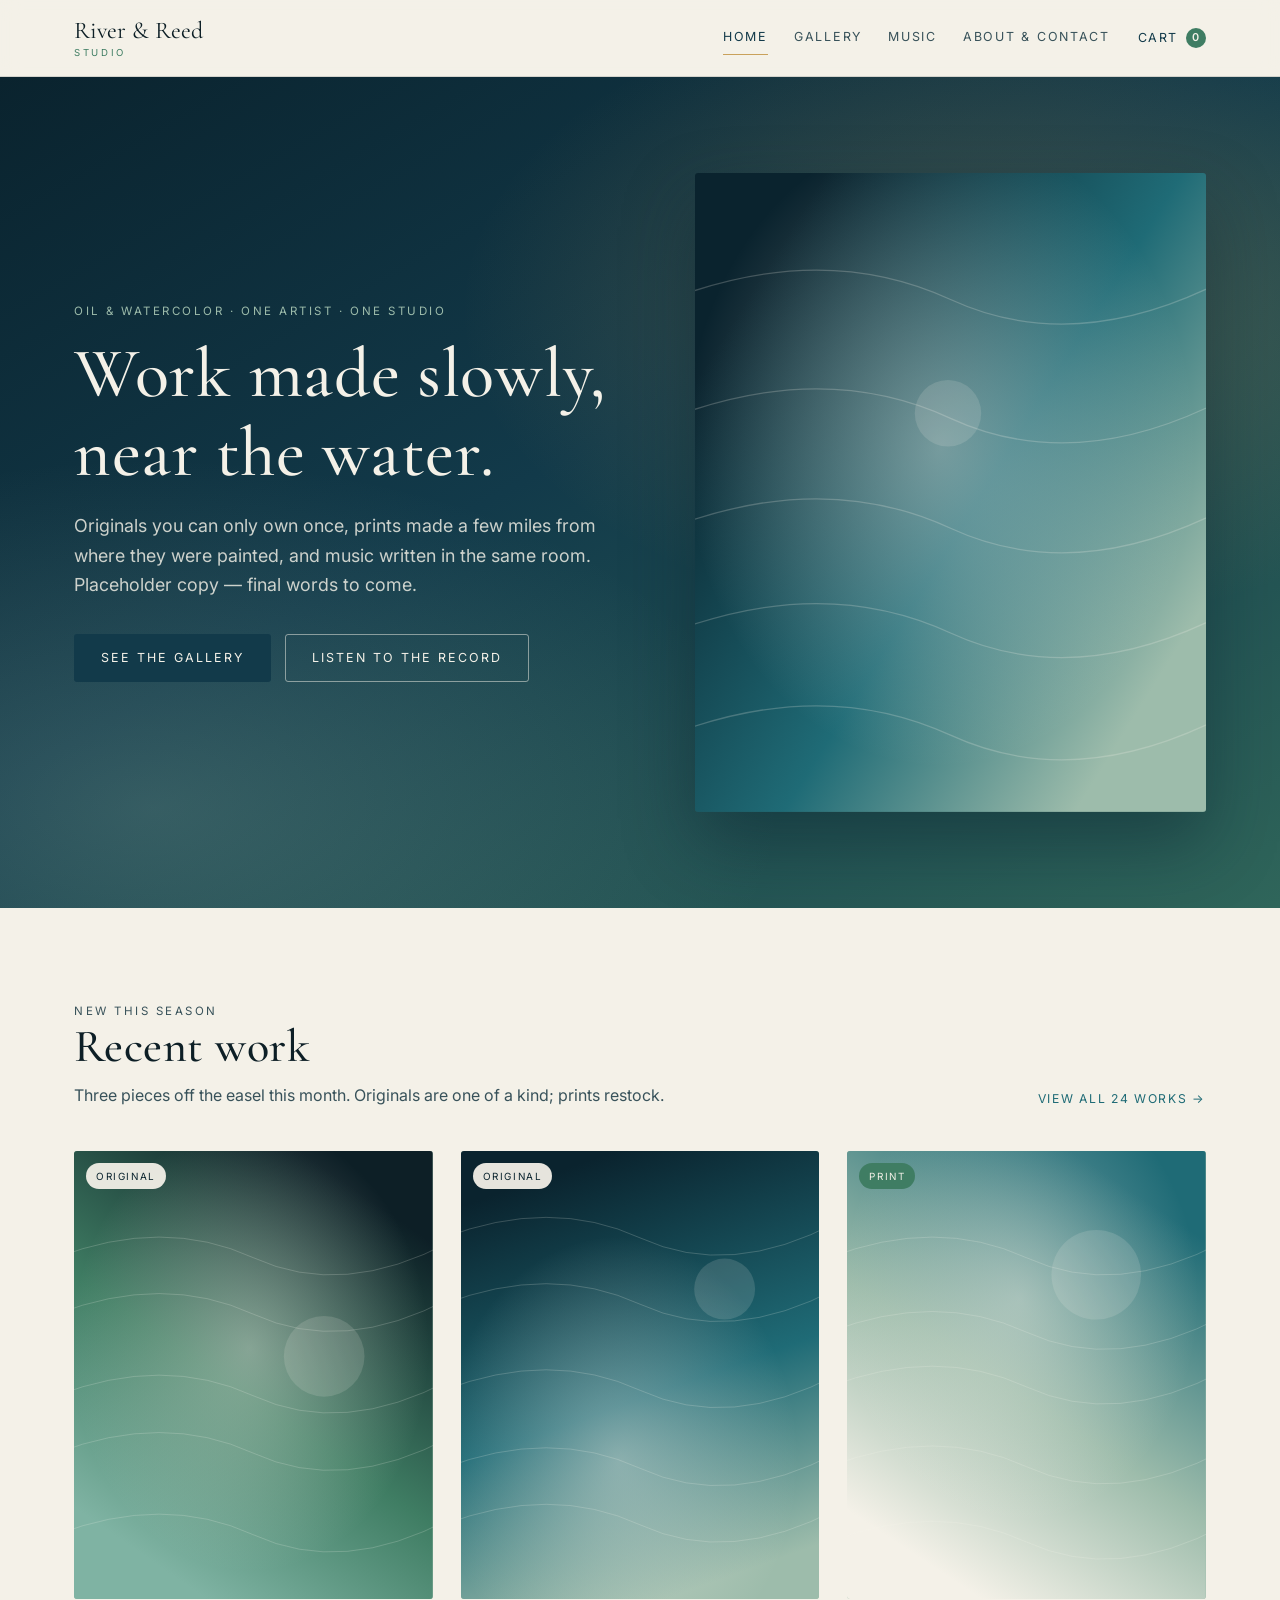
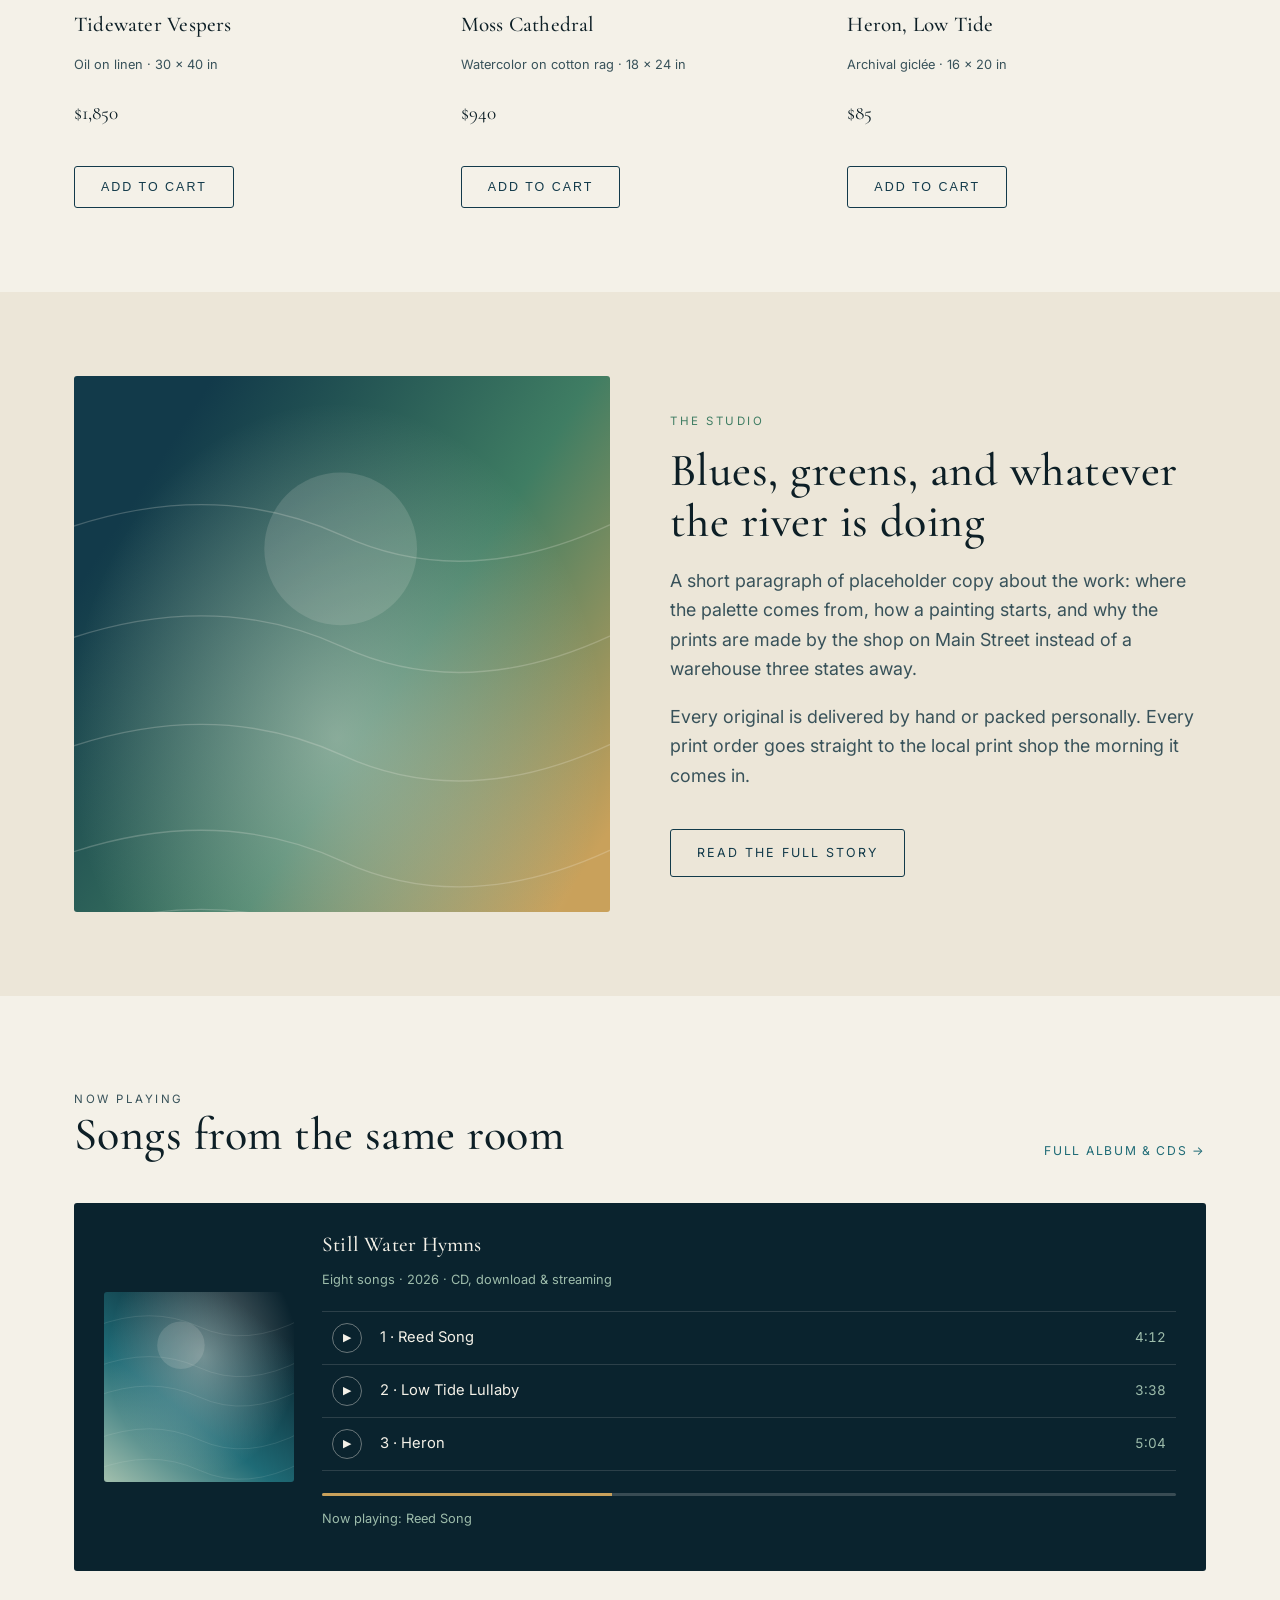
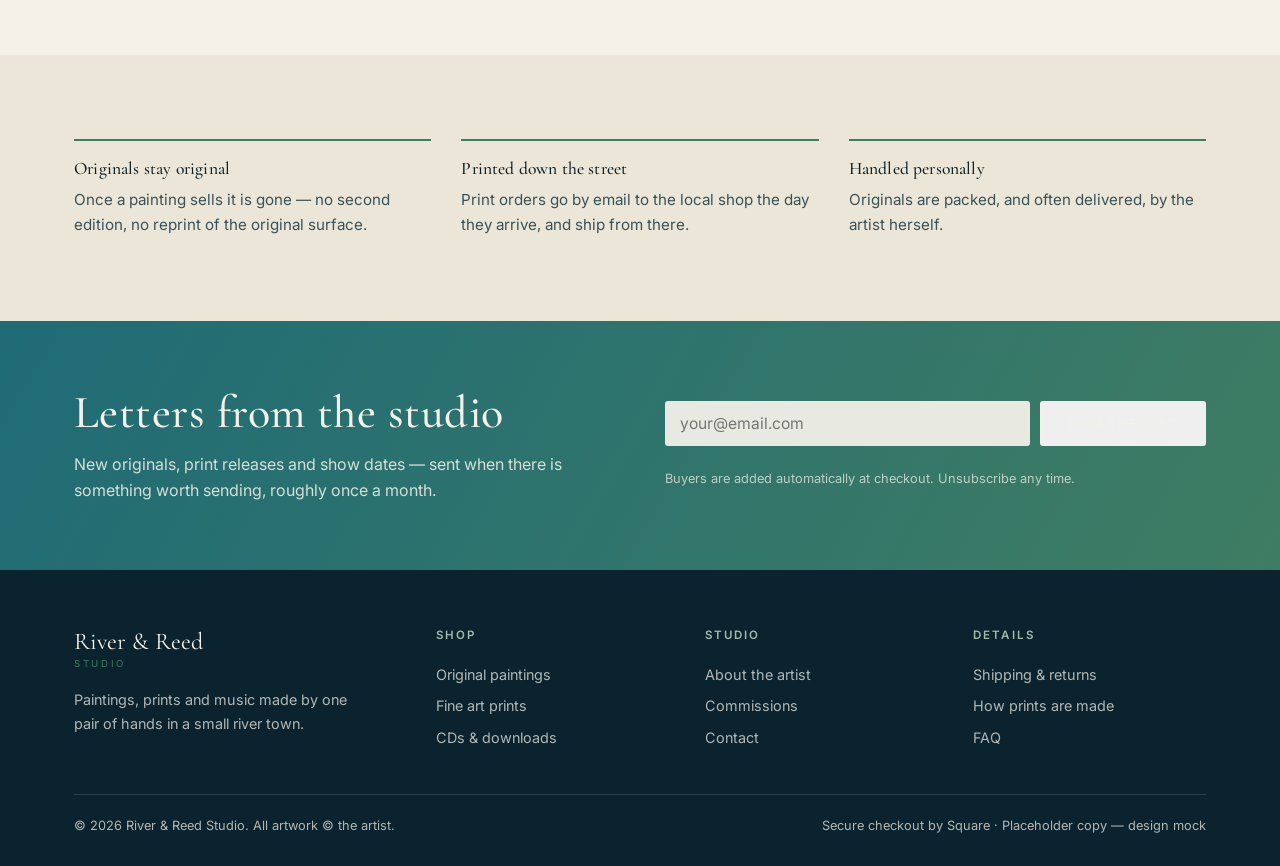
==== index.html @ 7d3acfeb "Add four-page storefront design mock Static mock of the single-artist artwork storefront: home, gall" ====
<!doctype html>
<html lang="en">
<head>
<meta charset="utf-8">
<meta name="viewport" content="width=device-width, initial-scale=1">
<title>Original paintings, prints &amp; music — River &amp; Reed Studio</title>
<meta name="description" content="Original oil and watercolor paintings, fine art prints, and music from a single-artist studio.">
<link rel="preconnect" href="https://fonts.googleapis.com">
<link rel="preconnect" href="https://fonts.gstatic.com" crossorigin>
<link href="https://fonts.googleapis.com/css2?family=Cormorant+Garamond:wght@400;500;600&family=Inter:wght@400;500;600&display=swap" rel="stylesheet">
<link rel="stylesheet" href="assets/styles.css">
</head>
<body>
<header class="site-header">
  <div class="shell nav">
    <a class="brand" href="index.html">River &amp; Reed<small>Studio</small></a>
    <button class="nav-toggle" aria-expanded="false" aria-label="Menu">☰</button>
    <nav class="nav-links">
      <a href="index.html" aria-current="page">Home</a>
      <a href="gallery.html">Gallery</a>
      <a href="music.html">Music</a>
      <a href="about.html">About &amp; Contact</a>
    </nav>
    <a class="cart" href="#cart">Cart <b>0</b></a>
  </div>
</header>
<main>
<section class="hero">
  <div class="shell">
    <div>
      <p class="eyebrow">Oil &amp; watercolor · One artist · One studio</p>
      <h1>Work made slowly,<br>near the water.</h1>
      <p class="lede">Originals you can only own once, prints made a few miles from where they were painted, and music written in the same room. Placeholder copy — final words to come.</p>
      <div class="hero-actions">
        <a class="btn btn-solid" href="gallery.html">See the gallery</a>
        <a class="btn btn-light" href="music.html">Listen to the record</a>
      </div>
    </div>
    <div class="hero-art" data-art="hero-river-light"></div>
  </div>
</section>

<section class="section">
  <div class="shell">
    <div class="section-head">
      <div>
        <p class="eyebrow">New this season</p>
        <h2>Recent work</h2>
        <p>Three pieces off the easel this month. Originals are one of a kind; prints restock.</p>
      </div>
      <a href="gallery.html">View all 24 works →</a>
    </div>
    <div class="grid">
      <article class="card">
        <div class="card-media" data-art="Tidewater Vespers"><span class="tag ">Original</span></div>
        <div class="card-body">
          <h3><a href="gallery.html">Tidewater Vespers</a></h3>
          <p class="meta">Oil on linen · 30 × 40 in</p>
          <p class="price">$1,850</p>
          <button class="btn btn-ghost" data-add>Add to cart</button>
        </div>
      </article>
      <article class="card">
        <div class="card-media" data-art="Moss Cathedral"><span class="tag ">Original</span></div>
        <div class="card-body">
          <h3><a href="gallery.html">Moss Cathedral</a></h3>
          <p class="meta">Watercolor on cotton rag · 18 × 24 in</p>
          <p class="price">$940</p>
          <button class="btn btn-ghost" data-add>Add to cart</button>
        </div>
      </article>
      <article class="card">
        <div class="card-media" data-art="Heron, Low Tide"><span class="tag tag-print">Print</span></div>
        <div class="card-body">
          <h3><a href="gallery.html">Heron, Low Tide</a></h3>
          <p class="meta">Archival giclée · 16 × 20 in</p>
          <p class="price">$85</p>
          <button class="btn btn-ghost" data-add>Add to cart</button>
        </div>
      </article>
    </div>
  </div>
</section>

<section class="section section-alt">
  <div class="shell split">
    <div class="split-art" data-art="studio-portrait-window"></div>
    <div>
      <p class="eyebrow">The studio</p>
      <h2>Blues, greens, and whatever the river is doing</h2>
      <p class="lede">A short paragraph of placeholder copy about the work: where the palette comes from, how a painting starts, and why the prints are made by the shop on Main Street instead of a warehouse three states away.</p>
      <p class="lede">Every original is delivered by hand or packed personally. Every print order goes straight to the local print shop the morning it comes in.</p>
      <a class="btn btn-ghost" href="about.html" style="margin-top:20px">Read the full story</a>
    </div>
  </div>
</section>

<section class="section">
  <div class="shell">
    <div class="section-head">
      <div>
        <p class="eyebrow">Now playing</p>
        <h2>Songs from the same room</h2>
      </div>
      <a href="music.html">Full album &amp; CDs →</a>
    </div>
    <div class="player">
      <div class="player-cover" data-art="album-cover-still-water"></div>
      <div>
        <h3>Still Water Hymns</h3>
        <p class="meta">Eight songs · 2026 · CD, download &amp; streaming</p>
        <ul class="tracks">
          <li class="track" data-title="Reed Song"><button aria-label="Play">▶</button><span>1 · Reed Song</span><span class="dur">4:12</span></li>
          <li class="track" data-title="Low Tide Lullaby"><button aria-label="Play">▶</button><span>2 · Low Tide Lullaby</span><span class="dur">3:38</span></li>
          <li class="track" data-title="Heron"><button aria-label="Play">▶</button><span>3 · Heron</span><span class="dur">5:04</span></li>
        </ul>
        <div class="scrub"><i></i></div>
        <p class="meta" style="margin-top:12px">Now playing: <span data-now-playing>Reed Song</span></p>
      </div>
    </div>
  </div>
</section>

<section class="section section-alt">
  <div class="shell">
    <div class="notes">
      <div class="note"><h3>Originals stay original</h3><p>Once a painting sells it is gone — no second edition, no reprint of the original surface.</p></div>
      <div class="note"><h3>Printed down the street</h3><p>Print orders go by email to the local shop the day they arrive, and ship from there.</p></div>
      <div class="note"><h3>Handled personally</h3><p>Originals are packed, and often delivered, by the artist herself.</p></div>
    </div>
  </div>
</section>
<section class="band">
  <div class="shell">
    <div>
      <h2>Letters from the studio</h2>
      <p>New originals, print releases and show dates — sent when there is something worth sending, roughly once a month.</p>
    </div>
    <form data-mock="Thank you — a confirmation note is on its way." novalidate>
      <input type="email" placeholder="your@email.com" aria-label="Email address" required>
      <button class="btn btn-light" type="submit">Join the list</button>
      <small>Buyers are added automatically at checkout. Unsubscribe any time.</small>
    </form>
  </div>
</section>
</main>
<footer class="site-footer">
  <div class="shell">
    <div class="foot-grid">
      <div>
        <a class="brand" href="index.html">River &amp; Reed<small>Studio</small></a>
        <p style="margin:16px 0 0;max-width:32ch">Paintings, prints and music made by one pair of hands in a small river town.</p>
      </div>
      <div>
        <h4>Shop</h4>
        <a href="gallery.html">Original paintings</a>
        <a href="gallery.html">Fine art prints</a>
        <a href="music.html">CDs &amp; downloads</a>
      </div>
      <div>
        <h4>Studio</h4>
        <a href="about.html">About the artist</a>
        <a href="about.html#commissions">Commissions</a>
        <a href="about.html#contact">Contact</a>
      </div>
      <div>
        <h4>Details</h4>
        <a href="about.html#shipping">Shipping &amp; returns</a>
        <a href="about.html#prints">How prints are made</a>
        <a href="about.html#faq">FAQ</a>
      </div>
    </div>
    <div class="legal">
      <span>© 2026 River &amp; Reed Studio. All artwork © the artist.</span>
      <span>Secure checkout by Square · Placeholder copy — design mock</span>
    </div>
  </div>
</footer>
<script src="assets/main.js"></script>
</body>
</html>
---- assets/styles.css ----
/* Artwork storefront — mock design system
   Palette: deep sea blues + moss/sage greens, mystical warm gold accent. */

:root {
  --ink:        #0d1f26;
  --ink-soft:   #38525a;
  --paper:      #f4f1e8;
  --paper-warm: #ece6d8;
  --sea:        #123a4a;
  --sea-deep:   #0a232e;
  --tide:       #1f6b76;
  --moss:       #3f7d63;
  --sage:       #9dbcab;
  --gold:       #c9a15b;
  --line:       rgba(13,31,38,.14);

  --serif: "Cormorant Garamond", "Iowan Old Style", Georgia, serif;
  --sans:  "Inter", "Avenir Next", "Segoe UI", system-ui, sans-serif;

  --shell: 1180px;
  --r: 3px;
}

* { box-sizing: border-box; }

html { scroll-behavior: smooth; }

body {
  margin: 0;
  background: var(--paper);
  color: var(--ink);
  font-family: var(--sans);
  font-size: 16px;
  line-height: 1.65;
  -webkit-font-smoothing: antialiased;
}

img { max-width: 100%; display: block; }
a { color: var(--tide); }

h1, h2, h3 { font-family: var(--serif); font-weight: 500; line-height: 1.12; margin: 0; letter-spacing: .01em; }
h1 { font-size: clamp(2.6rem, 6vw, 4.4rem); }
h2 { font-size: clamp(1.9rem, 3.6vw, 2.9rem); }
h3 { font-size: 1.32rem; }

.shell { max-width: var(--shell); margin: 0 auto; padding-inline: 24px; }

.eyebrow {
  font-size: .72rem; letter-spacing: .22em; text-transform: uppercase;
  color: var(--moss); margin: 0 0 14px;
}
.lede { font-size: 1.12rem; color: var(--ink-soft); max-width: 56ch; }

/* ---------- buttons ---------- */
.btn {
  display: inline-block; font-size: .78rem; letter-spacing: .16em; text-transform: uppercase;
  padding: 13px 26px; border-radius: var(--r); text-decoration: none;
  border: 1px solid transparent; transition: .18s ease; cursor: pointer;
}
.btn-solid { background: var(--sea); color: var(--paper); }
.btn-solid:hover { background: var(--tide); }
.btn-ghost { border-color: currentColor; color: var(--sea); background: transparent; }
.btn-ghost:hover { background: var(--sea); color: var(--paper); border-color: var(--sea); }
.btn-light { border: 1px solid rgba(244,241,232,.5); color: var(--paper); }
.btn-light:hover { background: var(--paper); color: var(--sea-deep); }

/* ---------- header ---------- */
.site-header {
  position: sticky; top: 0; z-index: 40;
  background: rgba(244,241,232,.92);
  backdrop-filter: blur(10px);
  border-bottom: 1px solid var(--line);
}
.nav { display: flex; align-items: center; gap: 28px; height: 76px; }
.brand { font-family: var(--serif); font-size: 1.5rem; text-decoration: none; color: var(--ink); line-height: 1; }
.brand small {
  display: block; font-family: var(--sans); font-size: .6rem;
  letter-spacing: .28em; text-transform: uppercase; color: var(--moss); margin-top: 5px;
}
.nav-links { display: flex; gap: 26px; margin-left: auto; }
.nav-links a {
  text-decoration: none; color: var(--ink-soft); font-size: .78rem;
  letter-spacing: .14em; text-transform: uppercase; padding: 6px 0;
  border-bottom: 1px solid transparent;
}
.nav-links a:hover, .nav-links a[aria-current="page"] { color: var(--sea); border-bottom-color: var(--gold); }
.cart {
  display: inline-flex; align-items: center; gap: 8px; text-decoration: none;
  font-size: .78rem; letter-spacing: .12em; text-transform: uppercase; color: var(--sea);
}
.cart b {
  background: var(--moss); color: var(--paper); font-size: .68rem; font-weight: 600;
  min-width: 20px; height: 20px; border-radius: 999px; display: grid; place-items: center;
}
.nav-toggle { display: none; background: none; border: 0; font-size: 1.4rem; color: var(--sea); cursor: pointer; }

/* ---------- hero ---------- */
.hero {
  position: relative; color: var(--paper);
  background: linear-gradient(150deg, var(--sea-deep), var(--sea) 45%, var(--moss) 130%);
  overflow: hidden;
}
.hero::after {
  content: ""; position: absolute; inset: 0;
  background:
    radial-gradient(60% 55% at 78% 28%, rgba(201,161,91,.28), transparent 70%),
    radial-gradient(70% 60% at 12% 88%, rgba(157,188,171,.24), transparent 70%);
  pointer-events: none;
}
.hero .shell { position: relative; z-index: 1; display: grid; grid-template-columns: 1.05fr .95fr; gap: 56px; align-items: center; padding-block: 96px; }
.hero .eyebrow { color: var(--sage); }
.hero p.lede { color: rgba(244,241,232,.82); }
.hero-actions { display: flex; gap: 14px; flex-wrap: wrap; margin-top: 34px; }
.hero-art { aspect-ratio: 4/5; border-radius: var(--r); overflow: hidden; box-shadow: 0 30px 70px rgba(10,35,46,.45); }

/* ---------- sections ---------- */
.section { padding-block: 84px; }
.section-alt { background: var(--paper-warm); }
.section-head { display: flex; align-items: flex-end; justify-content: space-between; gap: 24px; margin-bottom: 42px; }
.section-head p { margin: 10px 0 0; color: var(--ink-soft); }
.section-head a { font-size: .76rem; letter-spacing: .14em; text-transform: uppercase; text-decoration: none; white-space: nowrap; }

/* ---------- product grid ---------- */
.grid { display: grid; gap: 34px 28px; grid-template-columns: repeat(3, 1fr); }
.grid-2 { grid-template-columns: repeat(2, 1fr); }

.card { display: flex; flex-direction: column; }
.card-media { position: relative; aspect-ratio: 4/5; overflow: hidden; border-radius: var(--r); background: var(--sage); }
.card-media img, .card-media svg { width: 100%; height: 100%; object-fit: cover; transition: transform .5s ease; }
.card:hover .card-media img, .card:hover .card-media svg { transform: scale(1.035); }
.tag {
  position: absolute; top: 12px; left: 12px; z-index: 2;
  font-size: .62rem; letter-spacing: .16em; text-transform: uppercase;
  padding: 5px 10px; border-radius: 999px; background: rgba(244,241,232,.94); color: var(--sea-deep);
}
.tag-sold { background: var(--sea-deep); color: var(--paper); }
.tag-print { background: var(--moss); color: var(--paper); }
.card-body { padding-top: 14px; display: flex; flex-direction: column; gap: 4px; flex: 1; }
.card-body h3 a { color: inherit; text-decoration: none; }
.meta { font-size: .8rem; color: var(--ink-soft); }
.price { font-family: var(--serif); font-size: 1.2rem; margin-top: 6px; }
.price s { color: var(--ink-soft); font-size: .9rem; margin-right: 8px; }
.card .btn { margin-top: 14px; align-self: flex-start; }

/* ---------- filters ---------- */
.filters { display: flex; flex-wrap: wrap; gap: 10px; margin-bottom: 38px; }
.chip {
  font-size: .74rem; letter-spacing: .12em; text-transform: uppercase;
  padding: 9px 18px; border: 1px solid var(--line); border-radius: 999px;
  background: transparent; color: var(--ink-soft); cursor: pointer; transition: .18s;
}
.chip:hover { border-color: var(--moss); color: var(--moss); }
.chip[aria-pressed="true"] { background: var(--sea); border-color: var(--sea); color: var(--paper); }

/* ---------- player ---------- */
.player {
  background: var(--sea-deep); color: var(--paper); border-radius: var(--r);
  padding: 30px; display: grid; grid-template-columns: 190px 1fr; gap: 28px; align-items: center;
}
.player-cover { aspect-ratio: 1; border-radius: var(--r); overflow: hidden; }
.player h3 { color: var(--paper); }
.player .meta { color: var(--sage); }
.tracks { list-style: none; margin: 20px 0 0; padding: 0; }
.track {
  display: grid; grid-template-columns: 34px 1fr auto; align-items: center; gap: 14px;
  padding: 11px 10px; border-top: 1px solid rgba(244,241,232,.14); font-size: .92rem;
}
.track:last-child { border-bottom: 1px solid rgba(244,241,232,.14); }
.track button {
  width: 30px; height: 30px; border-radius: 999px; border: 1px solid rgba(244,241,232,.4);
  background: transparent; color: var(--paper); cursor: pointer; font-size: .68rem;
}
.track button:hover, .track[data-playing="true"] button { background: var(--gold); border-color: var(--gold); color: var(--sea-deep); }
.track .dur { color: var(--sage); font-variant-numeric: tabular-nums; font-size: .84rem; }
.scrub { height: 3px; background: rgba(244,241,232,.2); border-radius: 999px; margin-top: 22px; overflow: hidden; }
.scrub i { display: block; height: 100%; width: 34%; background: var(--gold); }

/* ---------- editorial split ---------- */
.split { display: grid; grid-template-columns: 1fr 1fr; gap: 60px; align-items: center; }
.split-art { aspect-ratio: 1; border-radius: var(--r); overflow: hidden; }

/* ---------- notes / values ---------- */
.notes { display: grid; grid-template-columns: repeat(3, 1fr); gap: 30px; }
.note { border-top: 2px solid var(--moss); padding-top: 18px; }
.note h3 { font-size: 1.1rem; margin-bottom: 8px; }
.note p { margin: 0; color: var(--ink-soft); font-size: .95rem; }

/* ---------- forms ---------- */
.form { display: grid; gap: 16px; }
.field { display: grid; gap: 6px; }
.field label { font-size: .72rem; letter-spacing: .16em; text-transform: uppercase; color: var(--ink-soft); }
input, textarea, select {
  font-family: inherit; font-size: .98rem; color: var(--ink);
  padding: 12px 14px; border: 1px solid var(--line); border-radius: var(--r);
  background: rgba(255,255,255,.6);
}
input:focus, textarea:focus, select:focus { outline: 2px solid var(--tide); outline-offset: 1px; }
.row-2 { display: grid; grid-template-columns: 1fr 1fr; gap: 16px; }
.consent { display: flex; gap: 10px; align-items: flex-start; font-size: .88rem; color: var(--ink-soft); }
.consent input { width: 16px; height: 16px; margin-top: 3px; }

/* ---------- mailing band ---------- */
.band { background: linear-gradient(120deg, var(--tide), var(--moss)); color: var(--paper); }
.band .shell { padding-block: 66px; display: grid; grid-template-columns: 1fr 1fr; gap: 50px; align-items: center; }
.band h2 { color: var(--paper); }
.band p { color: rgba(244,241,232,.86); margin: 12px 0 0; }
.band form { display: flex; gap: 10px; flex-wrap: wrap; }
.band input { flex: 1 1 240px; background: rgba(244,241,232,.94); border-color: transparent; }
.band small { display: block; margin-top: 12px; color: rgba(244,241,232,.72); font-size: .8rem; }

/* ---------- footer ---------- */
.site-footer { background: var(--sea-deep); color: rgba(244,241,232,.72); font-size: .9rem; }
.site-footer .shell { padding-block: 56px 30px; }
.foot-grid { display: grid; grid-template-columns: 1.4fr 1fr 1fr 1fr; gap: 36px; }
.site-footer h4 { font-size: .72rem; letter-spacing: .18em; text-transform: uppercase; color: var(--sage); margin: 0 0 14px; font-weight: 600; }
.site-footer a { color: rgba(244,241,232,.72); text-decoration: none; display: block; padding: 4px 0; }
.site-footer a:hover { color: var(--gold); }
.site-footer .brand { color: var(--paper); }
.legal {
  margin-top: 40px; padding-top: 20px; border-top: 1px solid rgba(244,241,232,.14);
  display: flex; justify-content: space-between; gap: 18px; flex-wrap: wrap; font-size: .8rem;
}

/* ---------- responsive ---------- */
@media (max-width: 900px) {
  .hero .shell, .split, .band .shell, .player { grid-template-columns: 1fr; }
  .hero .shell { padding-block: 64px; }
  .grid, .notes { grid-template-columns: repeat(2, 1fr); }
  .foot-grid { grid-template-columns: 1fr 1fr; }
  .nav-links {
    display: none; position: absolute; top: 76px; left: 0; right: 0;
    flex-direction: column; gap: 0; background: var(--paper);
    border-bottom: 1px solid var(--line); padding: 8px 24px 18px;
  }
  .nav-links.open { display: flex; }
  .nav-toggle { display: block; margin-left: auto; order: 3; }
  .cart { order: 2; margin-left: auto; }
}
@media (max-width: 620px) {
  .grid, .notes, .row-2 { grid-template-columns: 1fr; }
  .section { padding-block: 58px; }
  .section-head { flex-direction: column; align-items: flex-start; }
}
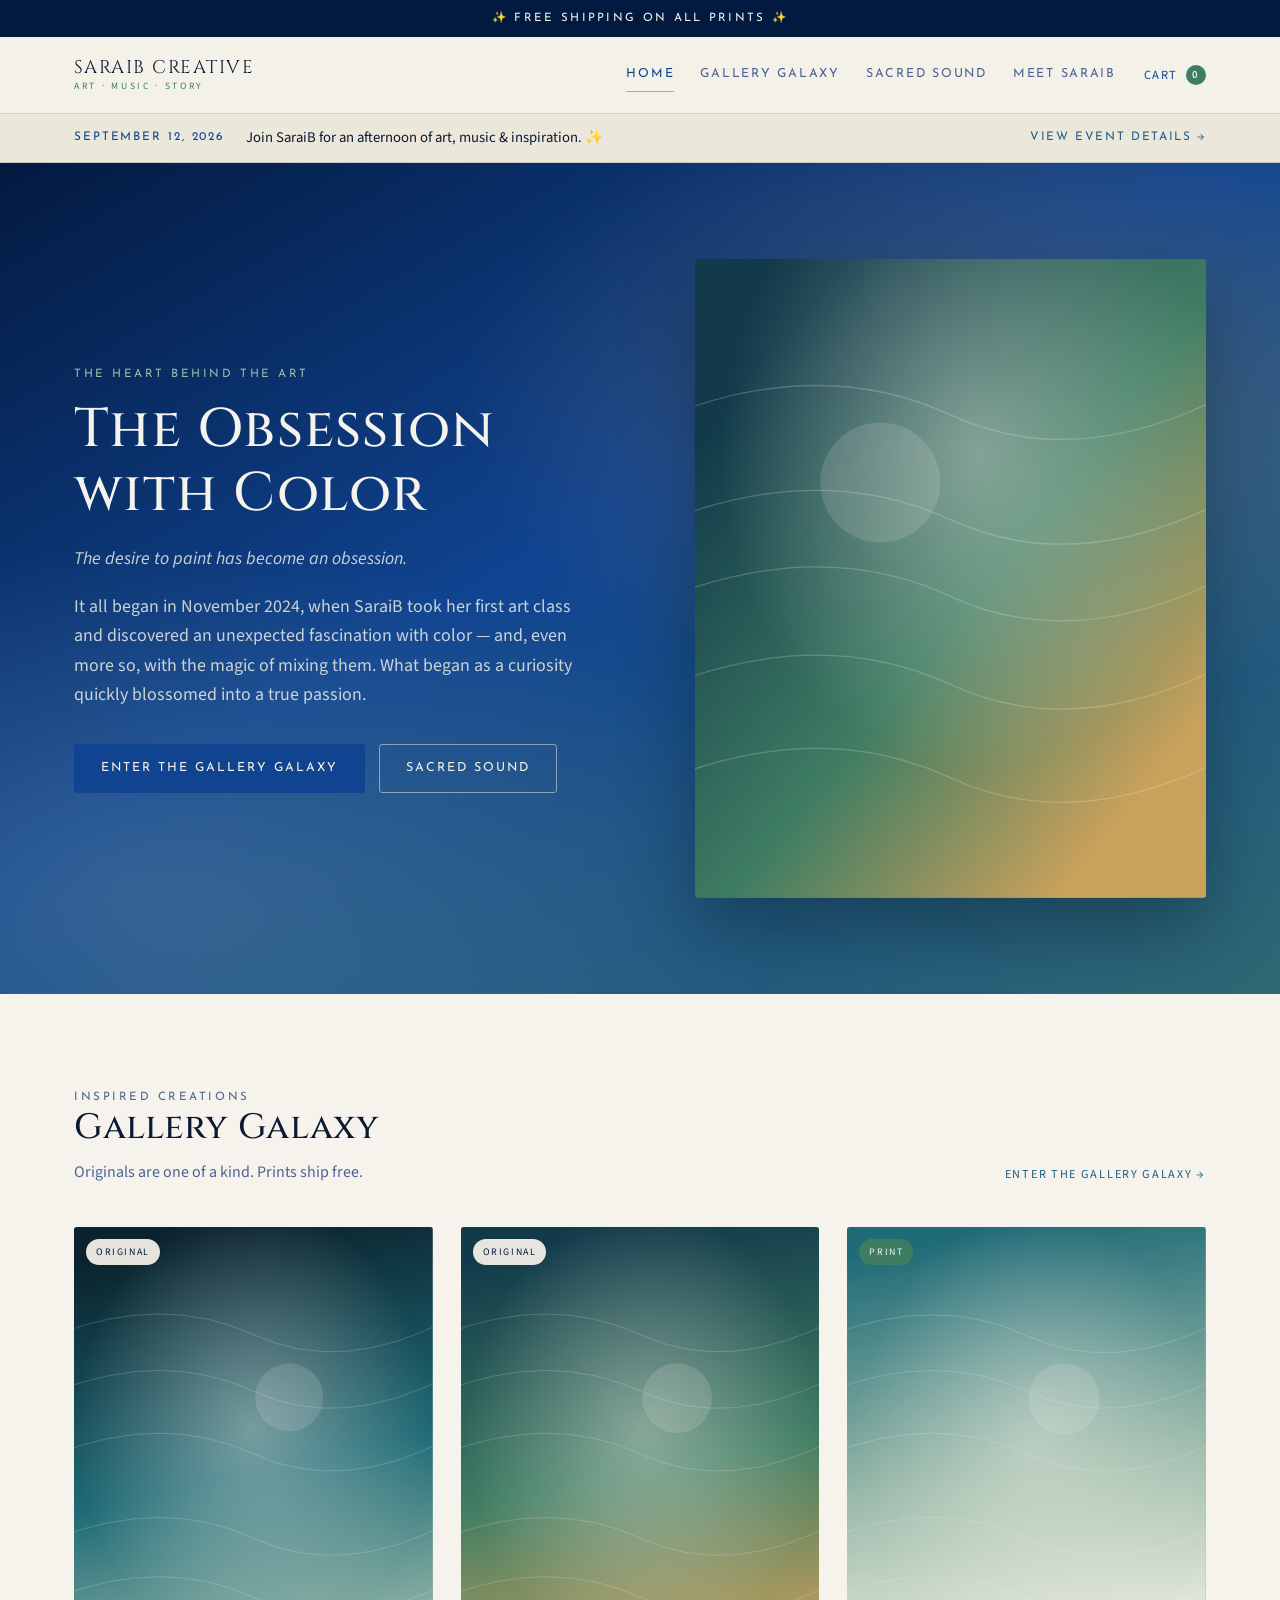
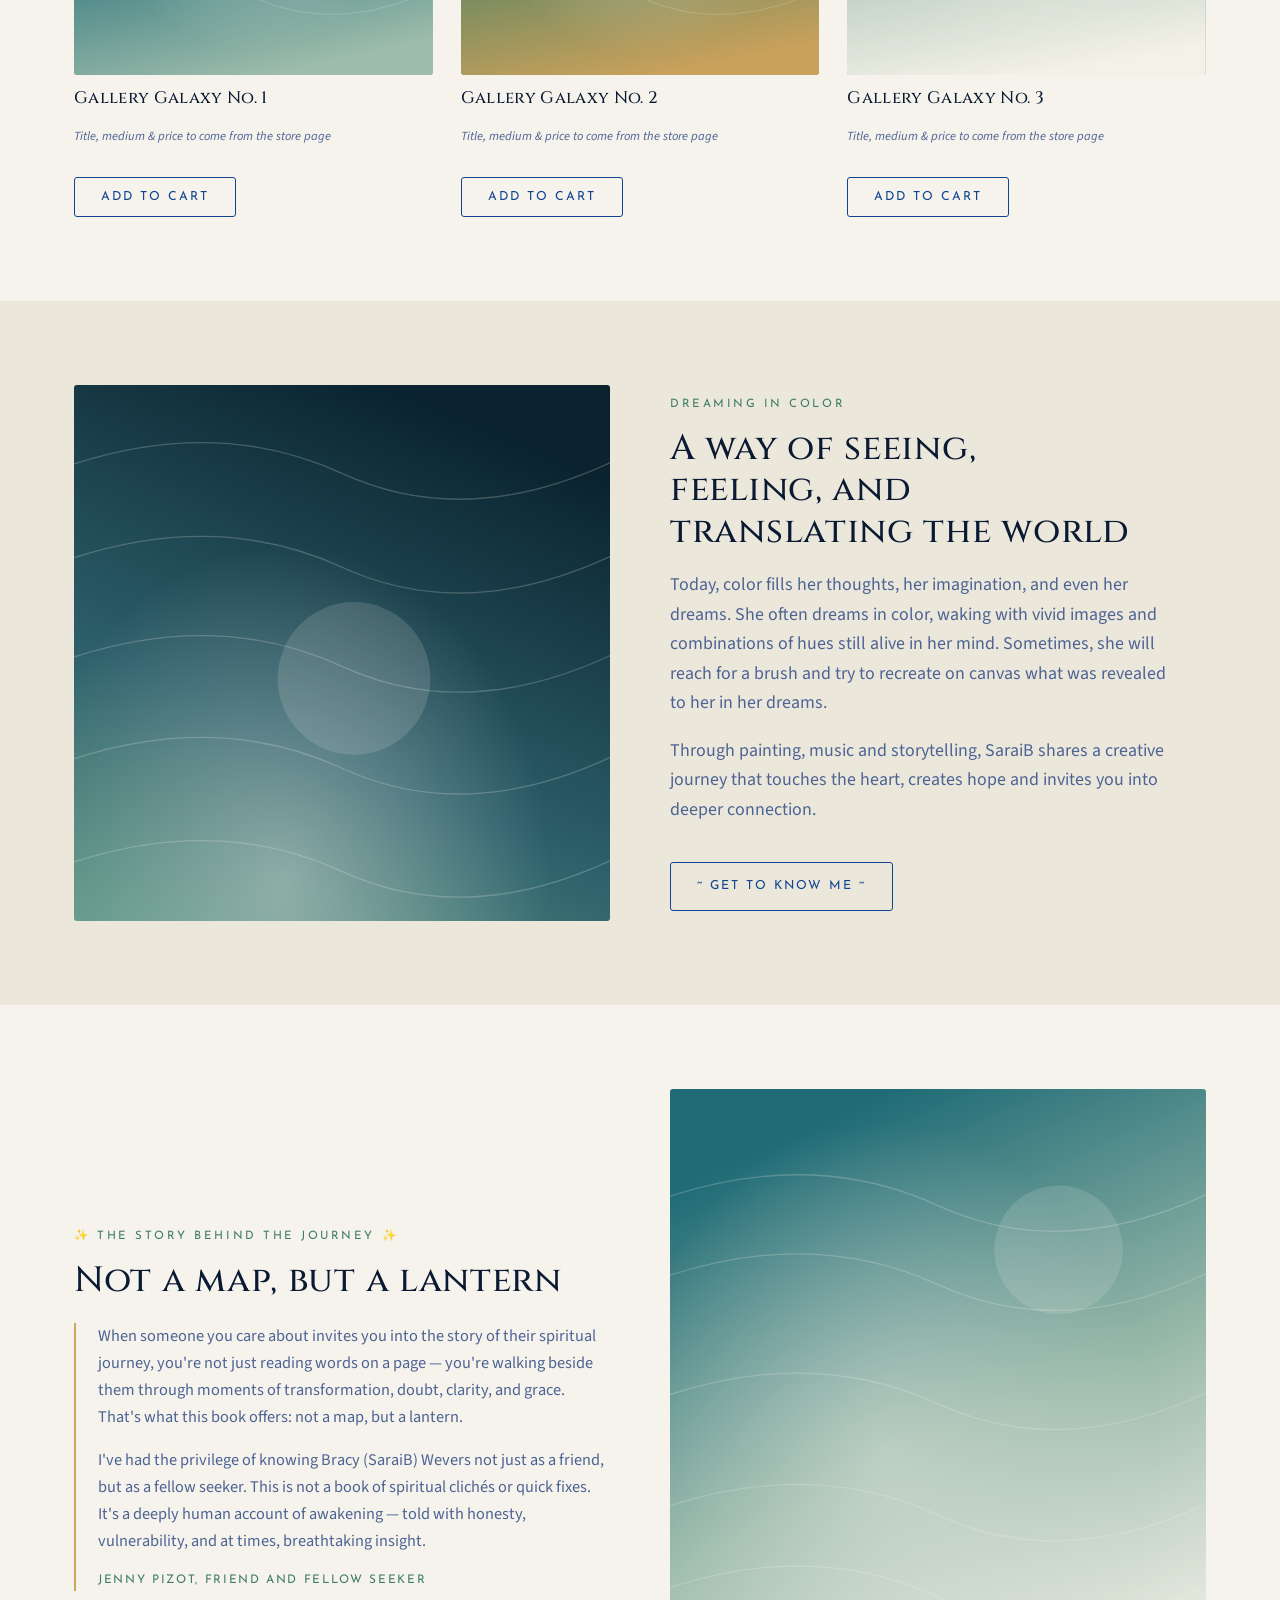
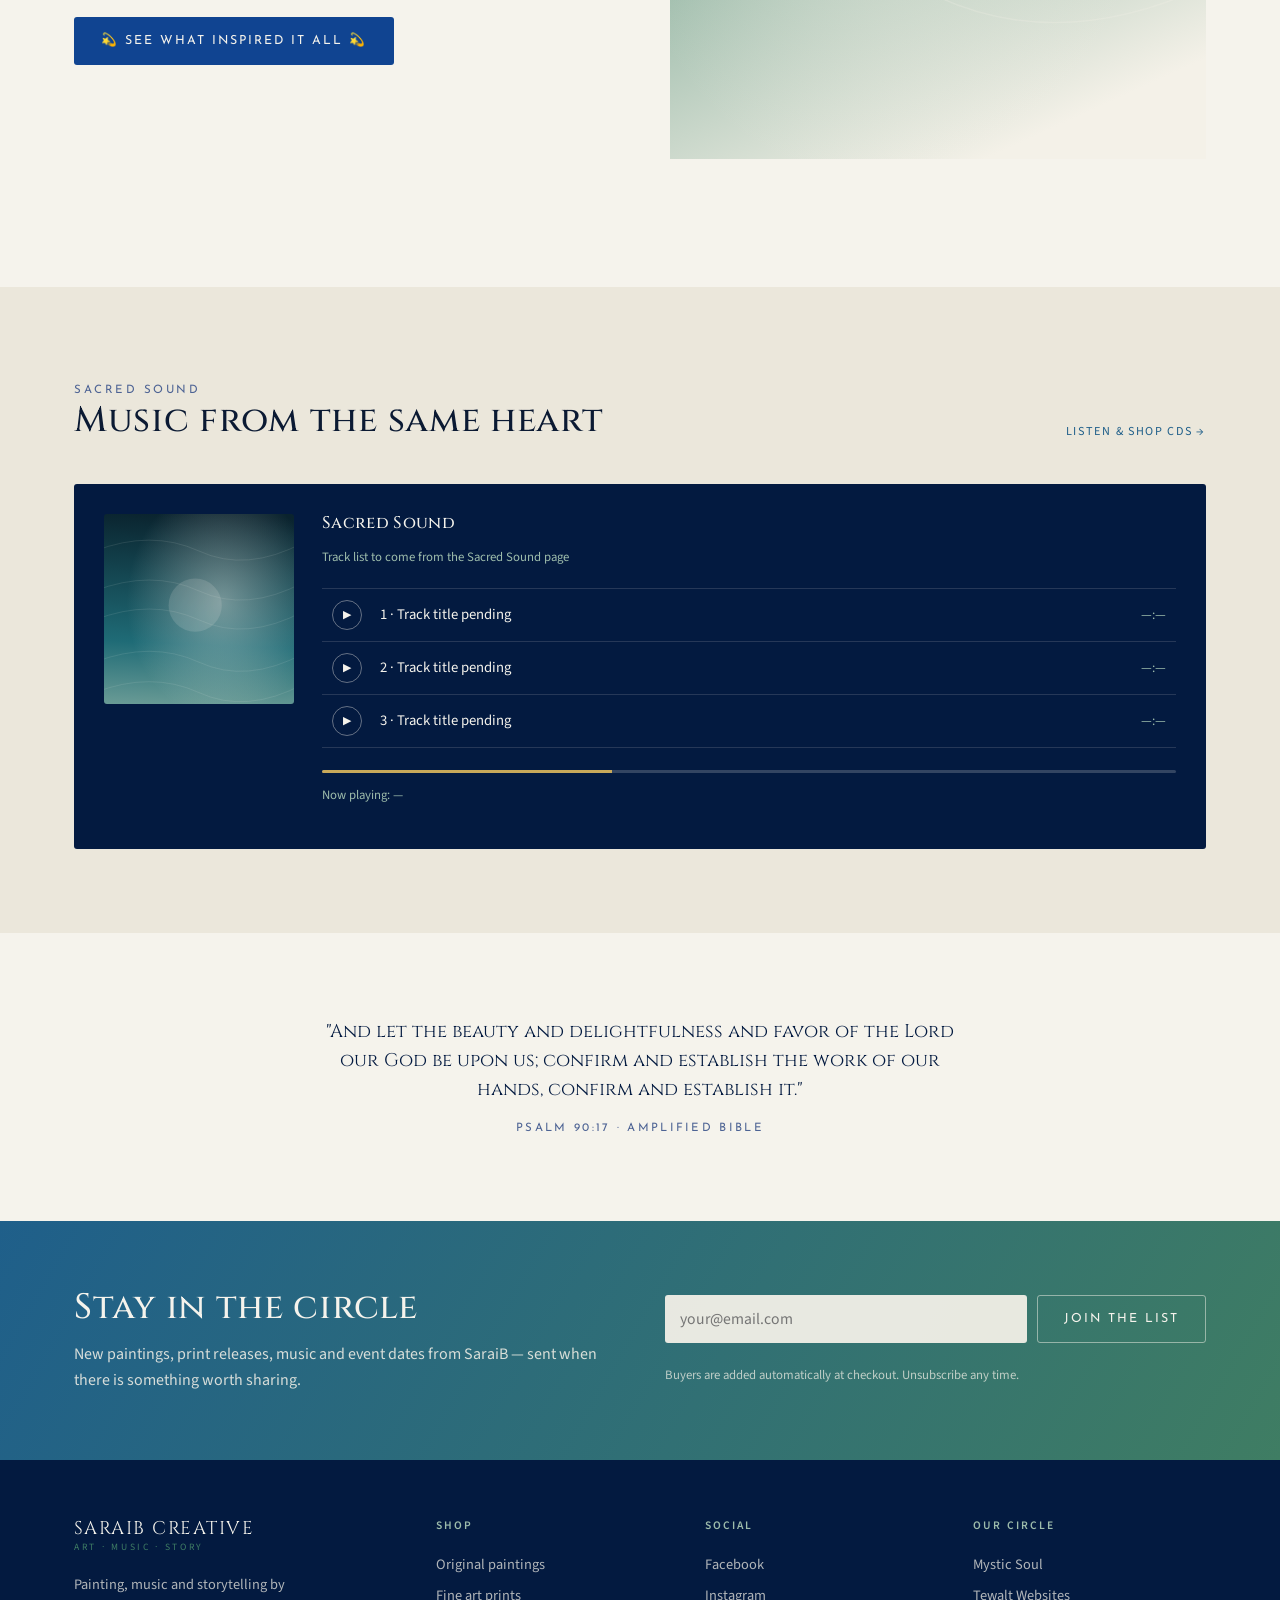
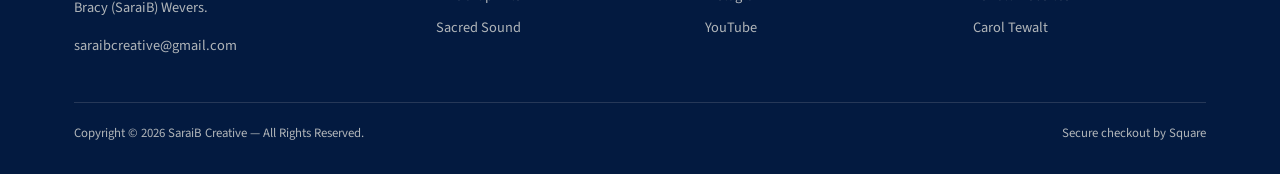
==== commit b747e722: "Merge SaraiB Creative copy, identity and structure into the mock Rebrand from the placeholder studio" ====
--- a/index.html
+++ b/index.html
@@ -3,40 +3,49 @@
 <head>
 <meta charset="utf-8">
 <meta name="viewport" content="width=device-width, initial-scale=1">
-<title>Original paintings, prints &amp; music — River &amp; Reed Studio</title>
-<meta name="description" content="Original oil and watercolor paintings, fine art prints, and music from a single-artist studio.">
+<title>Art, music &amp; story — SaraiB Creative</title>
+<meta name="description" content="Original paintings, fine art prints, music and storytelling by Bracy (SaraiB) Wevers.">
 <link rel="preconnect" href="https://fonts.googleapis.com">
 <link rel="preconnect" href="https://fonts.gstatic.com" crossorigin>
-<link href="https://fonts.googleapis.com/css2?family=Cormorant+Garamond:wght@400;500;600&family=Inter:wght@400;500;600&display=swap" rel="stylesheet">
+<link href="https://fonts.googleapis.com/css2?family=Cinzel:wght@400;500;600&family=Josefin+Sans:wght@400;600&family=Source+Sans+3:wght@400;600&display=swap" rel="stylesheet">
 <link rel="stylesheet" href="assets/styles.css">
 </head>
 <body>
+<div class="announce">✨ Free shipping on all prints ✨</div>
 <header class="site-header">
   <div class="shell nav">
-    <a class="brand" href="index.html">River &amp; Reed<small>Studio</small></a>
+    <a class="brand" href="index.html">SaraiB Creative<small>Art · Music · Story</small></a>
     <button class="nav-toggle" aria-expanded="false" aria-label="Menu">☰</button>
     <nav class="nav-links">
       <a href="index.html" aria-current="page">Home</a>
-      <a href="gallery.html">Gallery</a>
-      <a href="music.html">Music</a>
-      <a href="about.html">About &amp; Contact</a>
+      <a href="gallery.html">Gallery Galaxy</a>
+      <a href="music.html">Sacred Sound</a>
+      <a href="about.html">Meet SaraiB</a>
     </nav>
     <a class="cart" href="#cart">Cart <b>0</b></a>
   </div>
 </header>
 <main>
+<div class="event">
+  <div class="shell">
+    <time datetime="2026-09-12">September 12, 2026</time>
+    <span>Join SaraiB for an afternoon of art, music &amp; inspiration. ✨</span>
+    <a href="about.html#events">View event details →</a>
+  </div>
+</div>
 <section class="hero">
   <div class="shell">
     <div>
-      <p class="eyebrow">Oil &amp; watercolor · One artist · One studio</p>
-      <h1>Work made slowly,<br>near the water.</h1>
-      <p class="lede">Originals you can only own once, prints made a few miles from where they were painted, and music written in the same room. Placeholder copy — final words to come.</p>
+      <p class="eyebrow">The heart behind the art</p>
+      <h1>The Obsession with Color</h1>
+      <p class="lede"><em>The desire to paint has become an obsession.</em></p>
+      <p class="lede">It all began in November 2024, when SaraiB took her first art class and discovered an unexpected fascination with color — and, even more so, with the magic of mixing them. What began as a curiosity quickly blossomed into a true passion.</p>
       <div class="hero-actions">
-        <a class="btn btn-solid" href="gallery.html">See the gallery</a>
-        <a class="btn btn-light" href="music.html">Listen to the record</a>
-      </div>
-    </div>
-    <div class="hero-art" data-art="hero-river-light"></div>
+        <a class="btn btn-solid" href="gallery.html">Enter the Gallery Galaxy</a>
+        <a class="btn btn-light" href="music.html">Sacred Sound</a>
+      </div>
+    </div>
+    <div class="hero-art" data-art="saraib-hero"></div>
   </div>
 </section>
 
@@ -44,37 +53,34 @@
   <div class="shell">
     <div class="section-head">
       <div>
-        <p class="eyebrow">New this season</p>
-        <h2>Recent work</h2>
-        <p>Three pieces off the easel this month. Originals are one of a kind; prints restock.</p>
-      </div>
-      <a href="gallery.html">View all 24 works →</a>
+        <p class="eyebrow">Inspired creations</p>
+        <h2>Gallery Galaxy</h2>
+        <p>Originals are one of a kind. Prints ship free.</p>
+      </div>
+      <a href="gallery.html">Enter the Gallery Galaxy →</a>
     </div>
     <div class="grid">
       <article class="card">
-        <div class="card-media" data-art="Tidewater Vespers"><span class="tag ">Original</span></div>
+        <div class="card-media" data-art="Gallery Galaxy No. 1"><span class="tag ">Original</span></div>
         <div class="card-body">
-          <h3><a href="gallery.html">Tidewater Vespers</a></h3>
-          <p class="meta">Oil on linen · 30 × 40 in</p>
-          <p class="price">$1,850</p>
+          <h3><a href="gallery.html">Gallery Galaxy No. 1</a></h3>
+          <p class="pending">Title, medium &amp; price to come from the store page</p>
           <button class="btn btn-ghost" data-add>Add to cart</button>
         </div>
       </article>
       <article class="card">
-        <div class="card-media" data-art="Moss Cathedral"><span class="tag ">Original</span></div>
+        <div class="card-media" data-art="Gallery Galaxy No. 2"><span class="tag ">Original</span></div>
         <div class="card-body">
-          <h3><a href="gallery.html">Moss Cathedral</a></h3>
-          <p class="meta">Watercolor on cotton rag · 18 × 24 in</p>
-          <p class="price">$940</p>
+          <h3><a href="gallery.html">Gallery Galaxy No. 2</a></h3>
+          <p class="pending">Title, medium &amp; price to come from the store page</p>
           <button class="btn btn-ghost" data-add>Add to cart</button>
         </div>
       </article>
       <article class="card">
-        <div class="card-media" data-art="Heron, Low Tide"><span class="tag tag-print">Print</span></div>
+        <div class="card-media" data-art="Gallery Galaxy No. 3"><span class="tag tag-print">Print</span></div>
         <div class="card-body">
-          <h3><a href="gallery.html">Heron, Low Tide</a></h3>
-          <p class="meta">Archival giclée · 16 × 20 in</p>
-          <p class="price">$85</p>
+          <h3><a href="gallery.html">Gallery Galaxy No. 3</a></h3>
+          <p class="pending">Title, medium &amp; price to come from the store page</p>
           <button class="btn btn-ghost" data-add>Add to cart</button>
         </div>
       </article>
@@ -84,59 +90,71 @@
 
 <section class="section section-alt">
   <div class="shell split">
-    <div class="split-art" data-art="studio-portrait-window"></div>
-    <div>
-      <p class="eyebrow">The studio</p>
-      <h2>Blues, greens, and whatever the river is doing</h2>
-      <p class="lede">A short paragraph of placeholder copy about the work: where the palette comes from, how a painting starts, and why the prints are made by the shop on Main Street instead of a warehouse three states away.</p>
-      <p class="lede">Every original is delivered by hand or packed personally. Every print order goes straight to the local print shop the morning it comes in.</p>
-      <a class="btn btn-ghost" href="about.html" style="margin-top:20px">Read the full story</a>
+    <div class="split-art" data-art="saraib-dreams-in-color"></div>
+    <div>
+      <p class="eyebrow">Dreaming in color</p>
+      <h2>A way of seeing, feeling, and translating the world</h2>
+      <p class="lede">Today, color fills her thoughts, her imagination, and even her dreams. She often dreams in color, waking with vivid images and combinations of hues still alive in her mind. Sometimes, she will reach for a brush and try to recreate on canvas what was revealed to her in her dreams.</p>
+      <p class="lede">Through painting, music and storytelling, SaraiB shares a creative journey that touches the heart, creates hope and invites you into deeper connection.</p>
+      <a class="btn btn-ghost" href="about.html" style="margin-top:20px">~ Get to know me ~</a>
     </div>
   </div>
 </section>
 
 <section class="section">
+  <div class="shell split">
+    <div>
+      <p class="eyebrow">✨ The story behind the journey ✨</p>
+      <h2>Not a map, but a lantern</h2>
+      <blockquote class="testimonial" style="margin:22px 0 0">
+        <p>When someone you care about invites you into the story of their spiritual journey, you're not just reading words on a page — you're walking beside them through moments of transformation, doubt, clarity, and grace. That's what this book offers: not a map, but a lantern.</p>
+        <p>I've had the privilege of knowing Bracy (SaraiB) Wevers not just as a friend, but as a fellow seeker. This is not a book of spiritual clichés or quick fixes. It's a deeply human account of awakening — told with honesty, vulnerability, and at times, breathtaking insight.</p>
+        <cite>Jenny Pizot, friend and fellow seeker</cite>
+      </blockquote>
+      <a class="btn btn-solid" href="https://geni.us/gwGoiC" rel="noopener" style="margin-top:26px">💫 See what inspired it all 💫</a>
+    </div>
+    <div class="split-art" data-art="saraib-book-cover" style="aspect-ratio:3/4"></div>
+  </div>
+</section>
+
+<section class="section section-alt">
   <div class="shell">
     <div class="section-head">
       <div>
-        <p class="eyebrow">Now playing</p>
-        <h2>Songs from the same room</h2>
-      </div>
-      <a href="music.html">Full album &amp; CDs →</a>
+        <p class="eyebrow">Sacred Sound</p>
+        <h2>Music from the same heart</h2>
+      </div>
+      <a href="music.html">Listen &amp; shop CDs →</a>
     </div>
     <div class="player">
-      <div class="player-cover" data-art="album-cover-still-water"></div>
-      <div>
-        <h3>Still Water Hymns</h3>
-        <p class="meta">Eight songs · 2026 · CD, download &amp; streaming</p>
+      <div class="player-cover" data-art="sacred-sound-cover"></div>
+      <div>
+        <h3>Sacred Sound</h3>
+        <p class="meta">Track list to come from the Sacred Sound page</p>
         <ul class="tracks">
-          <li class="track" data-title="Reed Song"><button aria-label="Play">▶</button><span>1 · Reed Song</span><span class="dur">4:12</span></li>
-          <li class="track" data-title="Low Tide Lullaby"><button aria-label="Play">▶</button><span>2 · Low Tide Lullaby</span><span class="dur">3:38</span></li>
-          <li class="track" data-title="Heron"><button aria-label="Play">▶</button><span>3 · Heron</span><span class="dur">5:04</span></li>
+          <li class="track" data-title="Track 1"><button aria-label="Play">▶</button><span>1 · Track title pending</span><span class="dur">—:—</span></li>
+          <li class="track" data-title="Track 2"><button aria-label="Play">▶</button><span>2 · Track title pending</span><span class="dur">—:—</span></li>
+          <li class="track" data-title="Track 3"><button aria-label="Play">▶</button><span>3 · Track title pending</span><span class="dur">—:—</span></li>
         </ul>
         <div class="scrub"><i></i></div>
-        <p class="meta" style="margin-top:12px">Now playing: <span data-now-playing>Reed Song</span></p>
-      </div>
-    </div>
-  </div>
-</section>
-
-<section class="section section-alt">
-  <div class="shell">
-    <div class="notes">
-      <div class="note"><h3>Originals stay original</h3><p>Once a painting sells it is gone — no second edition, no reprint of the original surface.</p></div>
-      <div class="note"><h3>Printed down the street</h3><p>Print orders go by email to the local shop the day they arrive, and ship from there.</p></div>
-      <div class="note"><h3>Handled personally</h3><p>Originals are packed, and often delivered, by the artist herself.</p></div>
-    </div>
+        <p class="meta" style="margin-top:12px">Now playing: <span data-now-playing>—</span></p>
+      </div>
+    </div>
+  </div>
+</section>
+
+<section class="section">
+  <div class="shell">
+    <p class="verse">"And let the beauty and delightfulness and favor of the Lord our God be upon us; confirm and establish the work of our hands, confirm and establish it."<small>Psalm 90:17 · Amplified Bible</small></p>
   </div>
 </section>
 <section class="band">
   <div class="shell">
     <div>
-      <h2>Letters from the studio</h2>
-      <p>New originals, print releases and show dates — sent when there is something worth sending, roughly once a month.</p>
-    </div>
-    <form data-mock="Thank you — a confirmation note is on its way." novalidate>
+      <h2>Stay in the circle</h2>
+      <p>New paintings, print releases, music and event dates from SaraiB — sent when there is something worth sharing.</p>
+    </div>
+    <form data-mock="Thank you — you're on the list." novalidate>
       <input type="email" placeholder="your@email.com" aria-label="Email address" required>
       <button class="btn btn-light" type="submit">Join the list</button>
       <small>Buyers are added automatically at checkout. Unsubscribe any time.</small>
@@ -148,31 +166,32 @@
   <div class="shell">
     <div class="foot-grid">
       <div>
-        <a class="brand" href="index.html">River &amp; Reed<small>Studio</small></a>
-        <p style="margin:16px 0 0;max-width:32ch">Paintings, prints and music made by one pair of hands in a small river town.</p>
+        <a class="brand" href="index.html">SaraiB Creative<small>Art · Music · Story</small></a>
+        <p style="margin:16px 0 0;max-width:34ch">Painting, music and storytelling by Bracy (SaraiB) Wevers.</p>
+        <p style="margin:10px 0 0"><a href="mailto:saraibcreative@gmail.com">saraibcreative@gmail.com</a></p>
       </div>
       <div>
         <h4>Shop</h4>
         <a href="gallery.html">Original paintings</a>
         <a href="gallery.html">Fine art prints</a>
-        <a href="music.html">CDs &amp; downloads</a>
-      </div>
-      <div>
-        <h4>Studio</h4>
-        <a href="about.html">About the artist</a>
-        <a href="about.html#commissions">Commissions</a>
-        <a href="about.html#contact">Contact</a>
-      </div>
-      <div>
-        <h4>Details</h4>
-        <a href="about.html#shipping">Shipping &amp; returns</a>
-        <a href="about.html#prints">How prints are made</a>
-        <a href="about.html#faq">FAQ</a>
+        <a href="music.html">Sacred Sound</a>
+      </div>
+      <div>
+        <h4>Social</h4>
+        <a href="https://www.facebook.com/bracy.wevers" rel="noopener">Facebook</a>
+        <a href="https://www.instagram.com/bracyyourself/" rel="noopener">Instagram</a>
+        <a href="https://www.youtube.com/@BracySaraiBWevers" rel="noopener">YouTube</a>
+      </div>
+      <div>
+        <h4>Our circle</h4>
+        <a href="https://mystic-soul.com/" rel="noopener">Mystic Soul</a>
+        <a href="https://www.tewaltwebsites.com/" rel="noopener">Tewalt Websites</a>
+        <a href="https://caroltewalt.com/" rel="noopener">Carol Tewalt</a>
       </div>
     </div>
     <div class="legal">
-      <span>© 2026 River &amp; Reed Studio. All artwork © the artist.</span>
-      <span>Secure checkout by Square · Placeholder copy — design mock</span>
+      <span>Copyright © 2026 SaraiB Creative — All Rights Reserved.</span>
+      <span>Secure checkout by Square</span>
     </div>
   </div>
 </footer>
--- a/assets/styles.css
+++ b/assets/styles.css
@@ -2,20 +2,23 @@
    Palette: deep sea blues + moss/sage greens, mystical warm gold accent. */
 
 :root {
-  --ink:        #0d1f26;
-  --ink-soft:   #38525a;
-  --paper:      #f4f1e8;
-  --paper-warm: #ece6d8;
-  --sea:        #123a4a;
-  --sea-deep:   #0a232e;
-  --tide:       #1f6b76;
+  /* SaraiB Creative — navy + blue from saraibcreative.com, greens from the
+     captured brand direction, olive-gold pulled from the site accent. */
+  --ink:        #0b1a33;
+  --ink-soft:   #4d6394;
+  --paper:      #f5f3ec;
+  --paper-warm: #ebe7db;
+  --sea:        #104491;
+  --sea-deep:   #031a40;
+  --tide:       #1f5f8a;
   --moss:       #3f7d63;
   --sage:       #9dbcab;
-  --gold:       #c9a15b;
-  --line:       rgba(13,31,38,.14);
-
-  --serif: "Cormorant Garamond", "Iowan Old Style", Georgia, serif;
-  --sans:  "Inter", "Avenir Next", "Segoe UI", system-ui, sans-serif;
+  --gold:       #c8a95a;
+  --line:       rgba(3,26,64,.14);
+
+  --serif: "Cinzel", "Trajan Pro", "Cormorant Garamond", Georgia, serif;
+  --sans:  "Source Sans 3", "Source Sans Pro", "Segoe UI", system-ui, sans-serif;
+  --label: "Josefin Sans", "Source Sans 3", system-ui, sans-serif;
 
   --shell: 1180px;
   --r: 3px;
@@ -38,22 +41,22 @@
 img { max-width: 100%; display: block; }
 a { color: var(--tide); }
 
-h1, h2, h3 { font-family: var(--serif); font-weight: 500; line-height: 1.12; margin: 0; letter-spacing: .01em; }
-h1 { font-size: clamp(2.6rem, 6vw, 4.4rem); }
-h2 { font-size: clamp(1.9rem, 3.6vw, 2.9rem); }
-h3 { font-size: 1.32rem; }
+h1, h2, h3 { font-family: var(--serif); font-weight: 500; line-height: 1.18; margin: 0; letter-spacing: .02em; text-wrap: balance; }
+h1 { font-size: clamp(2rem, 4.6vw, 3.4rem); }
+h2 { font-size: clamp(1.5rem, 2.8vw, 2.2rem); }
+h3 { font-size: 1.05rem; }
 
 .shell { max-width: var(--shell); margin: 0 auto; padding-inline: 24px; }
 
 .eyebrow {
-  font-size: .72rem; letter-spacing: .22em; text-transform: uppercase;
+  font-family: var(--label); font-size: .72rem; letter-spacing: .22em; text-transform: uppercase;
   color: var(--moss); margin: 0 0 14px;
 }
 .lede { font-size: 1.12rem; color: var(--ink-soft); max-width: 56ch; }
 
 /* ---------- buttons ---------- */
 .btn {
-  display: inline-block; font-size: .78rem; letter-spacing: .16em; text-transform: uppercase;
+  display: inline-block; font-family: var(--label); font-size: .78rem; letter-spacing: .16em; text-transform: uppercase;
   padding: 13px 26px; border-radius: var(--r); text-decoration: none;
   border: 1px solid transparent; transition: .18s ease; cursor: pointer;
 }
@@ -61,8 +64,30 @@
 .btn-solid:hover { background: var(--tide); }
 .btn-ghost { border-color: currentColor; color: var(--sea); background: transparent; }
 .btn-ghost:hover { background: var(--sea); color: var(--paper); border-color: var(--sea); }
-.btn-light { border: 1px solid rgba(244,241,232,.5); color: var(--paper); }
+.btn-light { background: transparent; border: 1px solid rgba(244,241,232,.5); color: var(--paper); }
 .btn-light:hover { background: var(--paper); color: var(--sea-deep); }
+
+/* ---------- announcement + event ---------- */
+.announce {
+  background: var(--sea-deep); color: var(--paper); text-align: center;
+  font-family: var(--label); font-size: .72rem; letter-spacing: .2em; text-transform: uppercase;
+  padding: 9px 16px;
+}
+.event {
+  background: var(--paper-warm); border-bottom: 1px solid var(--line);
+}
+.event .shell { display: flex; flex-wrap: wrap; align-items: center; gap: 8px 22px; padding-block: 12px; font-size: .92rem; }
+.event time { font-family: var(--label); font-size: .74rem; letter-spacing: .16em; text-transform: uppercase; color: var(--sea); }
+.event a { margin-left: auto; font-family: var(--label); font-size: .74rem; letter-spacing: .14em; text-transform: uppercase; text-decoration: none; }
+
+/* ---------- book / quote ---------- */
+.testimonial { border-left: 2px solid var(--gold); padding-left: 22px; color: var(--ink-soft); font-size: 1.02rem; }
+.testimonial cite { display: block; margin-top: 12px; font-style: normal; font-family: var(--label); font-size: .74rem; letter-spacing: .14em; text-transform: uppercase; color: var(--moss); }
+.verse { text-align: center; max-width: 60ch; margin: 0 auto; font-family: var(--serif); font-size: 1.15rem; line-height: 1.6; color: var(--sea-deep); }
+.verse small { display: block; margin-top: 14px; font-family: var(--label); font-size: .72rem; letter-spacing: .2em; text-transform: uppercase; color: var(--ink-soft); }
+.socials { display: flex; gap: 18px; flex-wrap: wrap; }
+.socials a { font-family: var(--label); font-size: .74rem; letter-spacing: .14em; text-transform: uppercase; text-decoration: none; }
+.pending { font-size: .78rem; color: var(--ink-soft); font-style: italic; }
 
 /* ---------- header ---------- */
 .site-header {
@@ -72,14 +97,14 @@
   border-bottom: 1px solid var(--line);
 }
 .nav { display: flex; align-items: center; gap: 28px; height: 76px; }
-.brand { font-family: var(--serif); font-size: 1.5rem; text-decoration: none; color: var(--ink); line-height: 1; }
+.brand { font-family: var(--serif); font-size: 1.15rem; letter-spacing: .08em; text-transform: uppercase; text-decoration: none; color: var(--ink); line-height: 1; }
 .brand small {
   display: block; font-family: var(--sans); font-size: .6rem;
   letter-spacing: .28em; text-transform: uppercase; color: var(--moss); margin-top: 5px;
 }
 .nav-links { display: flex; gap: 26px; margin-left: auto; }
 .nav-links a {
-  text-decoration: none; color: var(--ink-soft); font-size: .78rem;
+  font-family: var(--label); text-decoration: none; color: var(--ink-soft); font-size: .78rem;
   letter-spacing: .14em; text-transform: uppercase; padding: 6px 0;
   border-bottom: 1px solid transparent;
 }
@@ -125,6 +150,7 @@
 .grid-2 { grid-template-columns: repeat(2, 1fr); }
 
 .card { display: flex; flex-direction: column; }
+.card-media--square { aspect-ratio: 1; }
 .card-media { position: relative; aspect-ratio: 4/5; overflow: hidden; border-radius: var(--r); background: var(--sage); }
 .card-media img, .card-media svg { width: 100%; height: 100%; object-fit: cover; transition: transform .5s ease; }
 .card:hover .card-media img, .card:hover .card-media svg { transform: scale(1.035); }
@@ -138,14 +164,14 @@
 .card-body { padding-top: 14px; display: flex; flex-direction: column; gap: 4px; flex: 1; }
 .card-body h3 a { color: inherit; text-decoration: none; }
 .meta { font-size: .8rem; color: var(--ink-soft); }
-.price { font-family: var(--serif); font-size: 1.2rem; margin-top: 6px; }
+.price { font-family: var(--sans); font-weight: 600; font-size: 1.1rem; margin-top: 6px; }
 .price s { color: var(--ink-soft); font-size: .9rem; margin-right: 8px; }
 .card .btn { margin-top: 14px; align-self: flex-start; }
 
 /* ---------- filters ---------- */
 .filters { display: flex; flex-wrap: wrap; gap: 10px; margin-bottom: 38px; }
 .chip {
-  font-size: .74rem; letter-spacing: .12em; text-transform: uppercase;
+  font-family: var(--label); font-size: .74rem; letter-spacing: .12em; text-transform: uppercase;
   padding: 9px 18px; border: 1px solid var(--line); border-radius: 999px;
   background: transparent; color: var(--ink-soft); cursor: pointer; transition: .18s;
 }
@@ -155,7 +181,7 @@
 /* ---------- player ---------- */
 .player {
   background: var(--sea-deep); color: var(--paper); border-radius: var(--r);
-  padding: 30px; display: grid; grid-template-columns: 190px 1fr; gap: 28px; align-items: center;
+  padding: 30px; display: grid; grid-template-columns: 190px 1fr; gap: 28px; align-items: start;
 }
 .player-cover { aspect-ratio: 1; border-radius: var(--r); overflow: hidden; }
 .player h3 { color: var(--paper); }
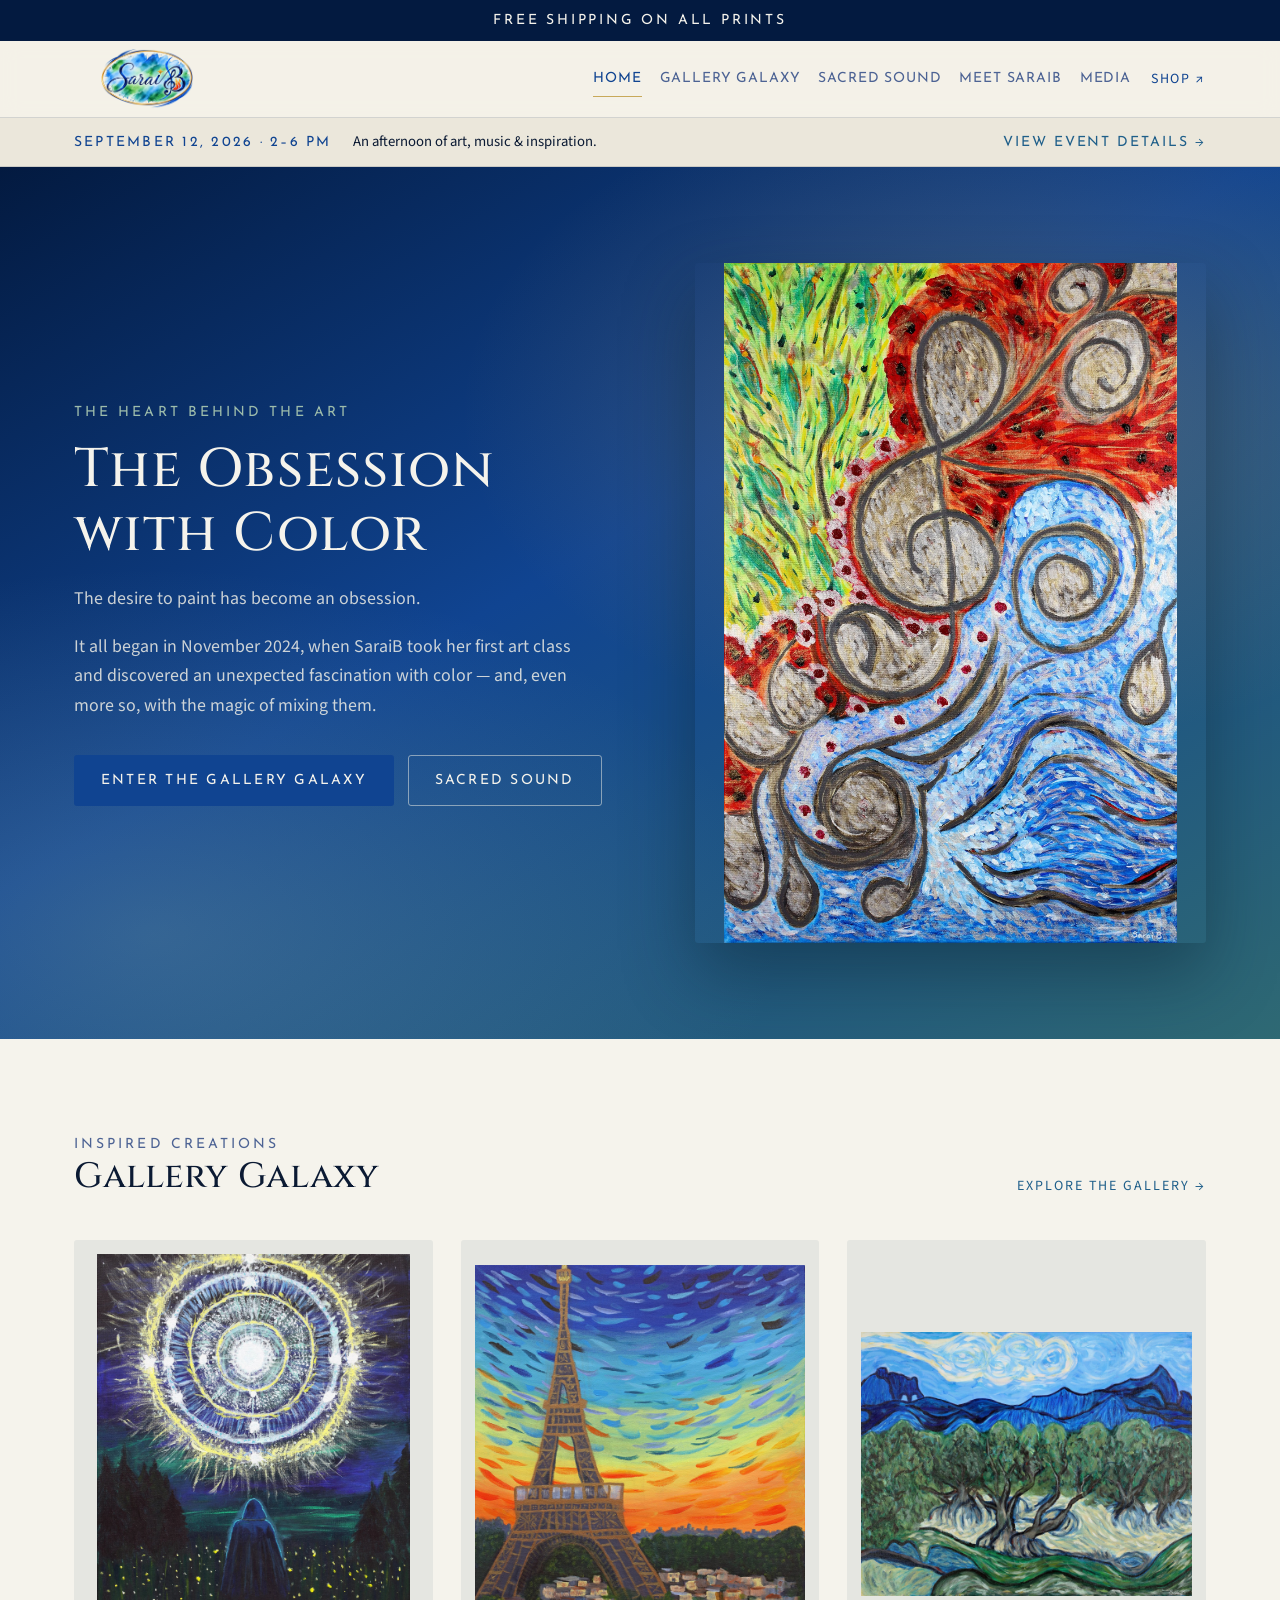
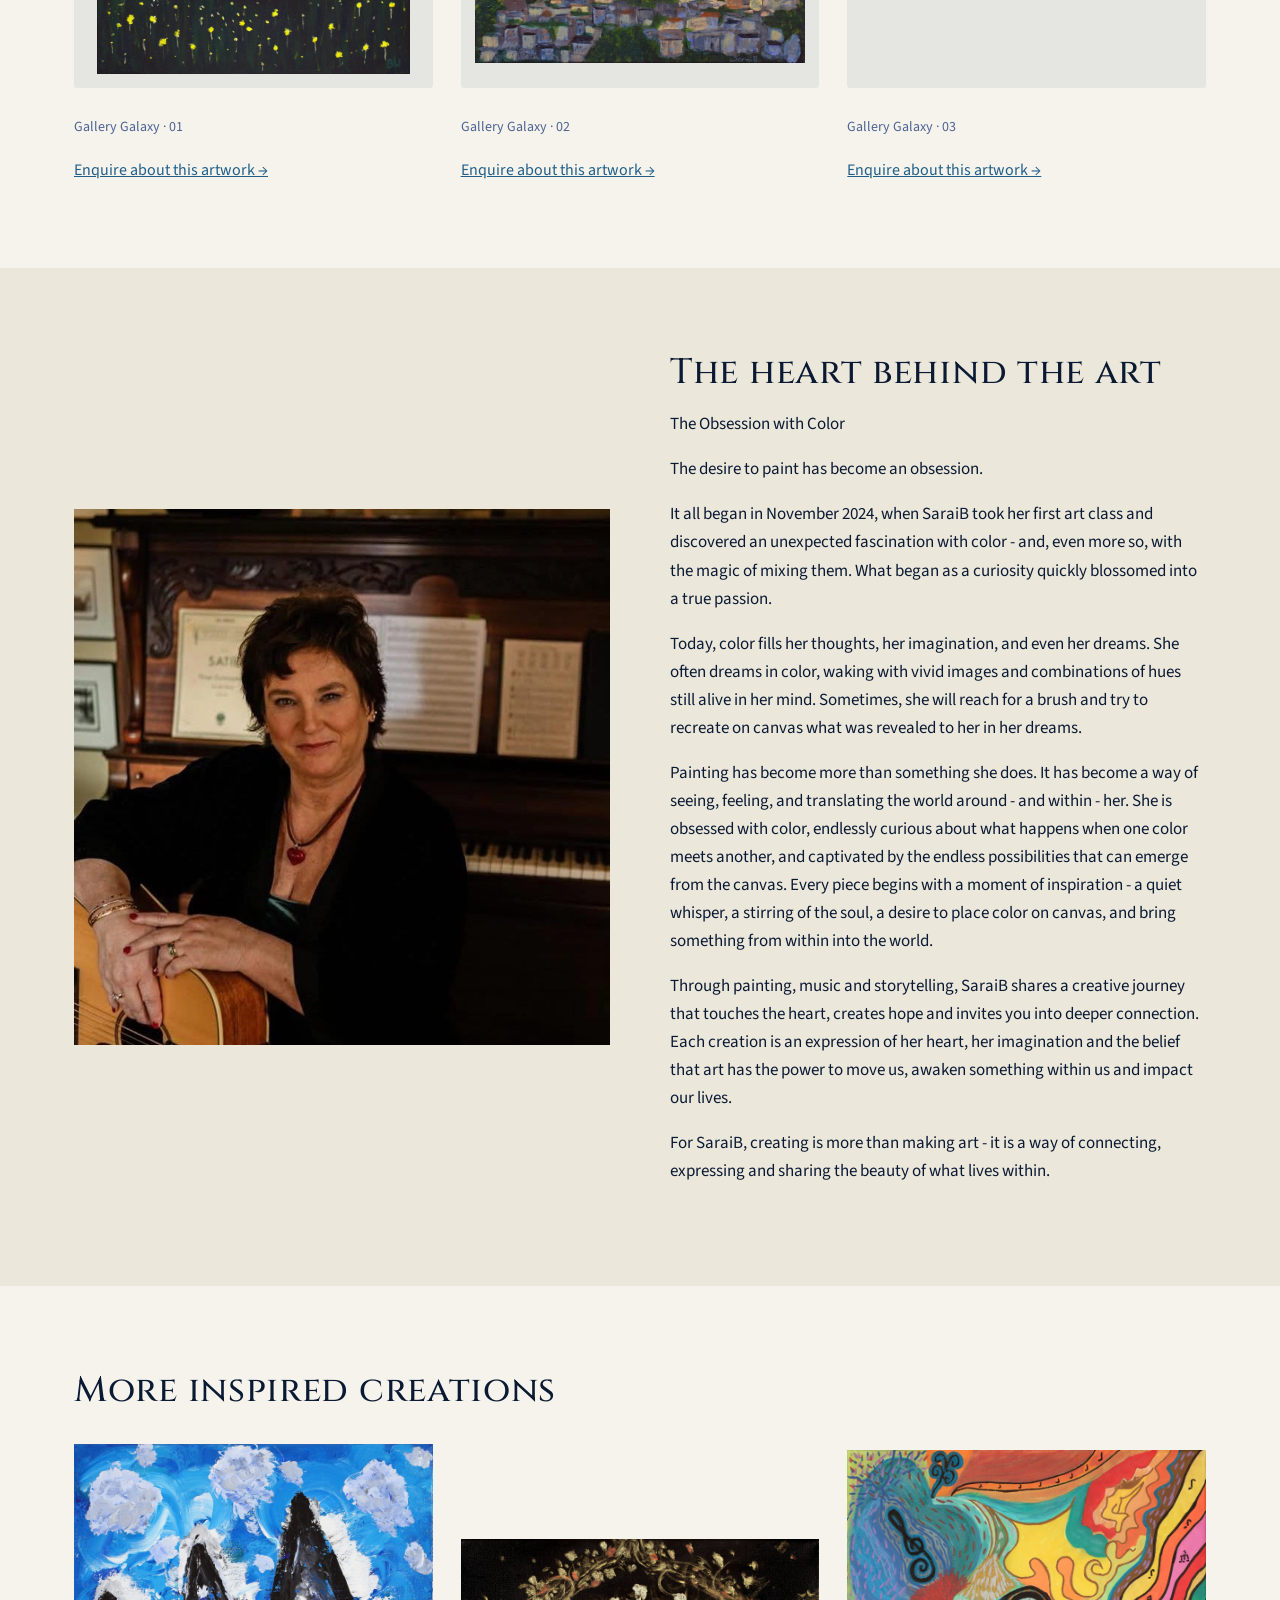
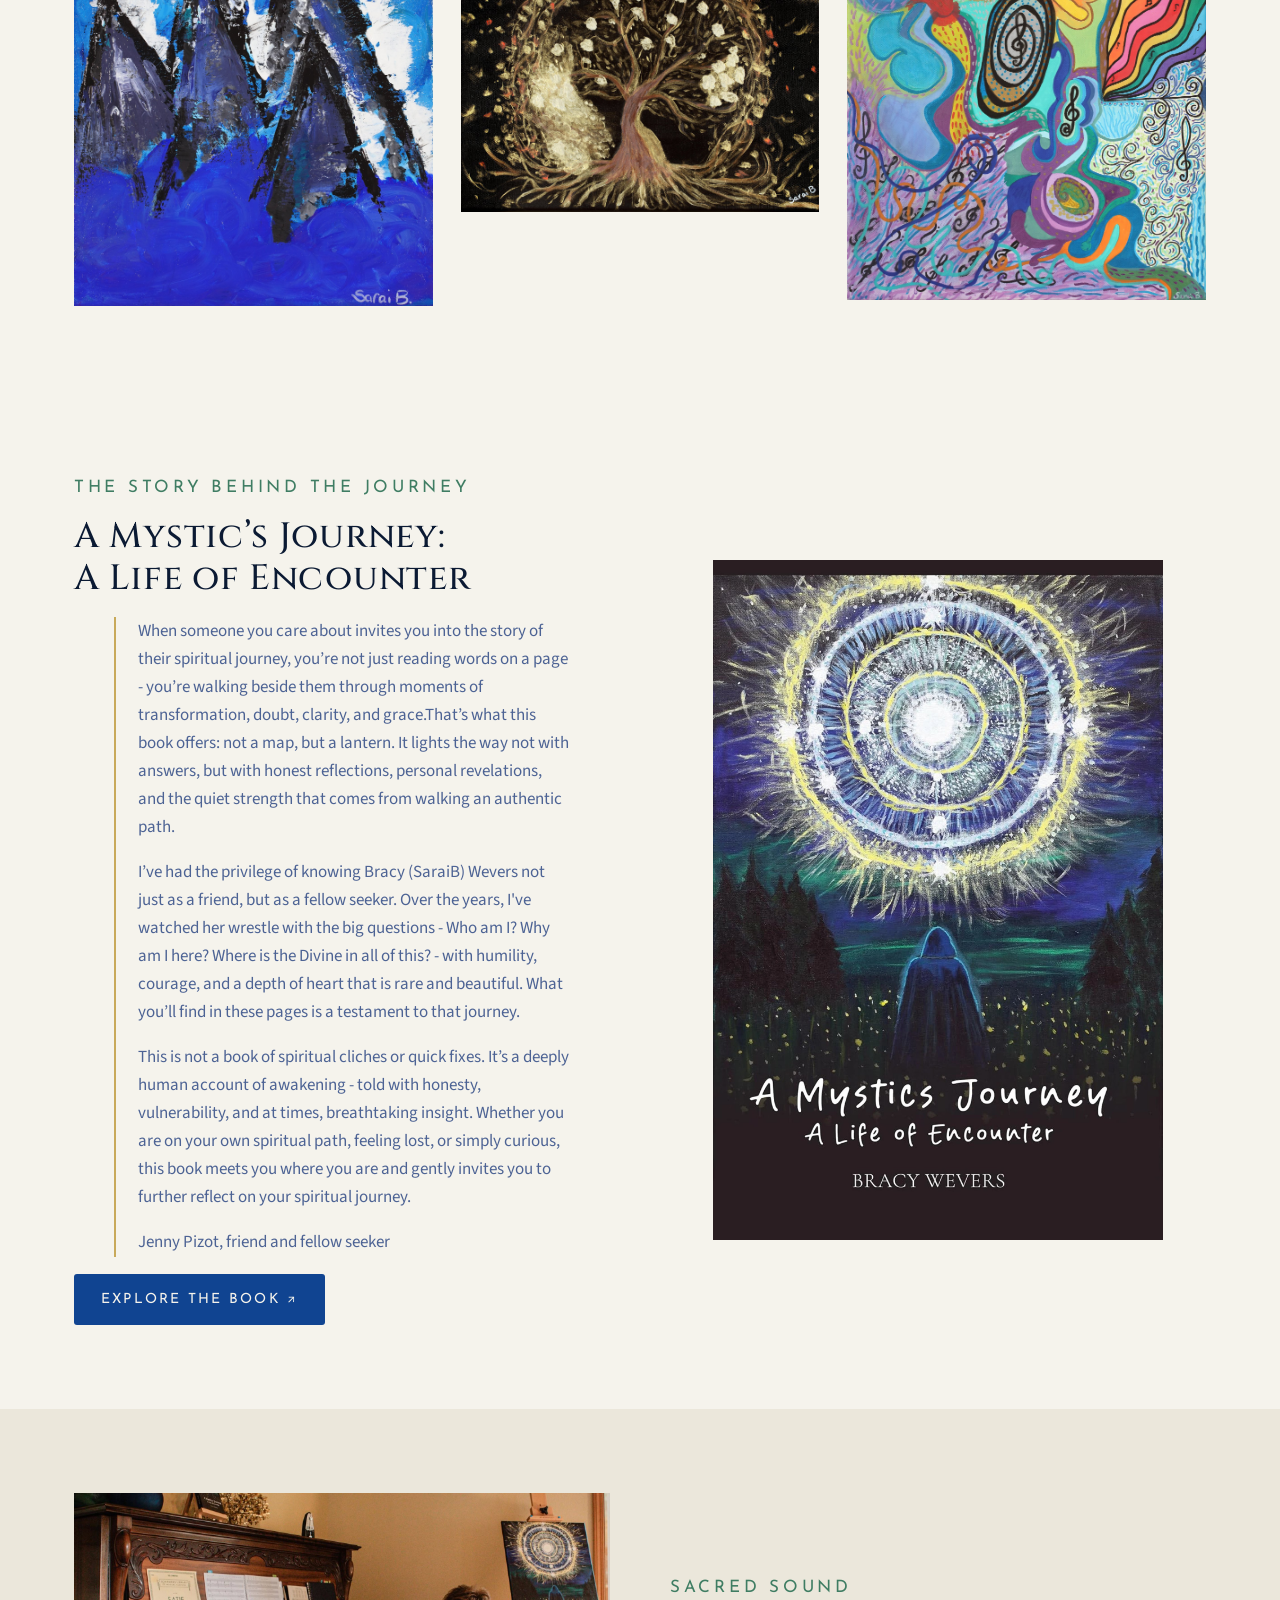
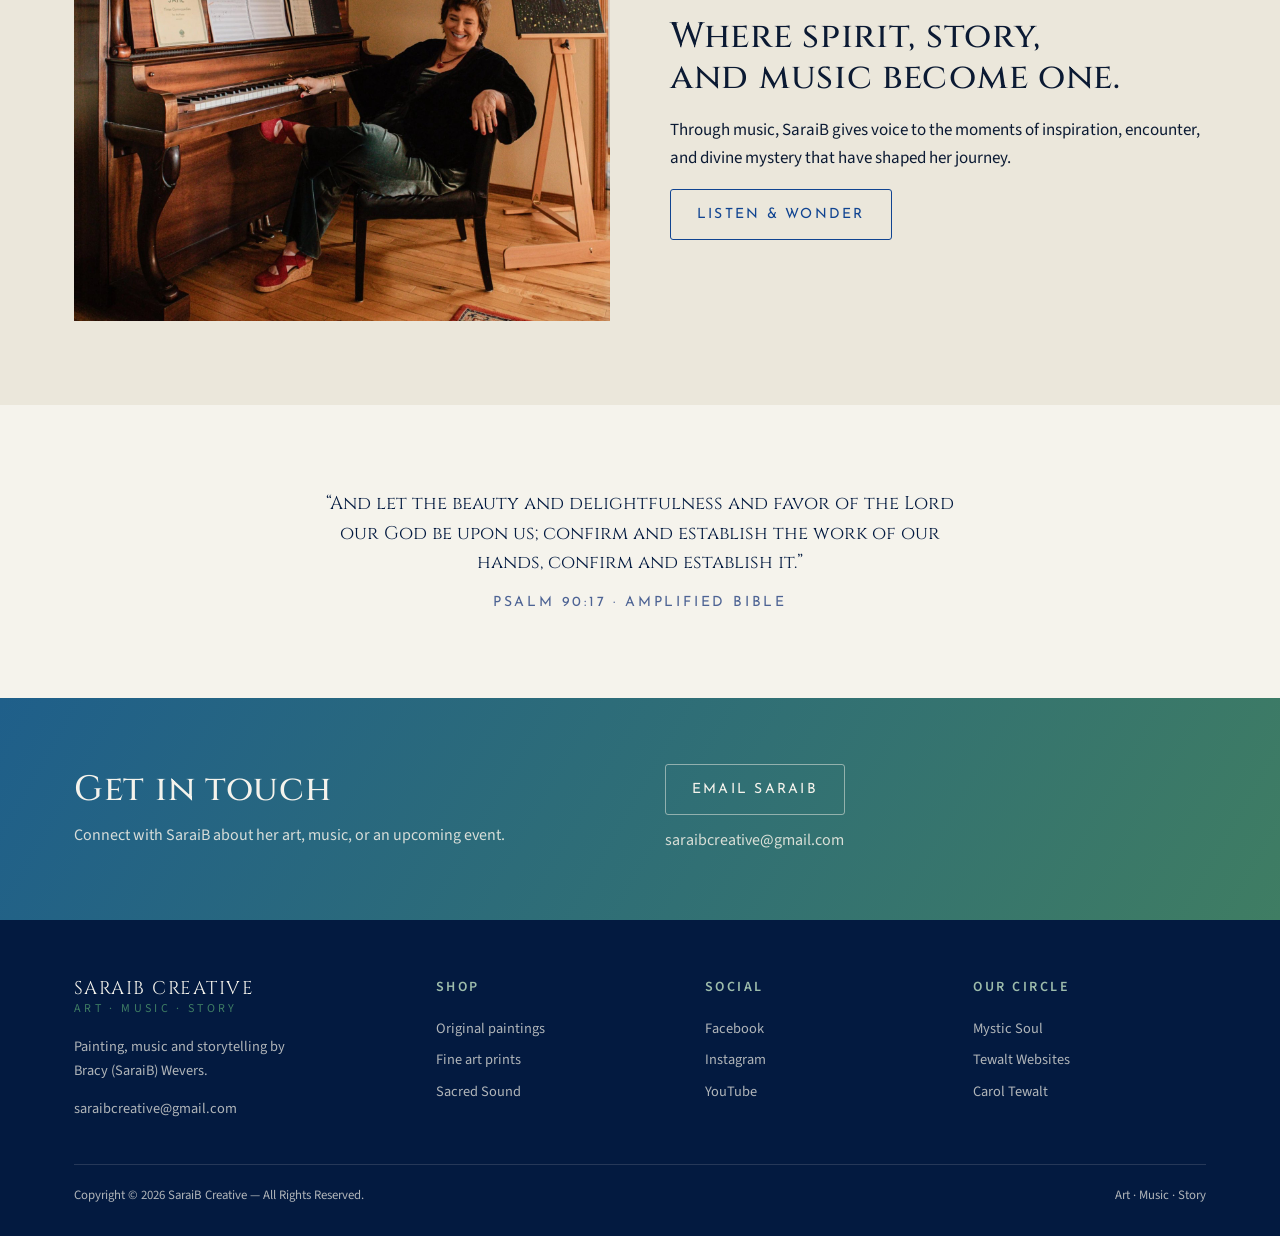
==== commit 9b9e602b: "Populate storefront with recovered SaraiB content Import public artwork, biography, videos and event" ====
--- a/index.html
+++ b/index.html
@@ -10,159 +10,7 @@
 <link href="https://fonts.googleapis.com/css2?family=Cinzel:wght@400;500;600&family=Josefin+Sans:wght@400;600&family=Source+Sans+3:wght@400;600&display=swap" rel="stylesheet">
 <link rel="stylesheet" href="assets/styles.css">
 </head>
-<body>
-<div class="announce">✨ Free shipping on all prints ✨</div>
-<header class="site-header">
-  <div class="shell nav">
-    <a class="brand" href="index.html">SaraiB Creative<small>Art · Music · Story</small></a>
-    <button class="nav-toggle" aria-expanded="false" aria-label="Menu">☰</button>
-    <nav class="nav-links">
-      <a href="index.html" aria-current="page">Home</a>
-      <a href="gallery.html">Gallery Galaxy</a>
-      <a href="music.html">Sacred Sound</a>
-      <a href="about.html">Meet SaraiB</a>
-    </nav>
-    <a class="cart" href="#cart">Cart <b>0</b></a>
-  </div>
-</header>
-<main>
-<div class="event">
-  <div class="shell">
-    <time datetime="2026-09-12">September 12, 2026</time>
-    <span>Join SaraiB for an afternoon of art, music &amp; inspiration. ✨</span>
-    <a href="about.html#events">View event details →</a>
-  </div>
-</div>
-<section class="hero">
-  <div class="shell">
-    <div>
-      <p class="eyebrow">The heart behind the art</p>
-      <h1>The Obsession with Color</h1>
-      <p class="lede"><em>The desire to paint has become an obsession.</em></p>
-      <p class="lede">It all began in November 2024, when SaraiB took her first art class and discovered an unexpected fascination with color — and, even more so, with the magic of mixing them. What began as a curiosity quickly blossomed into a true passion.</p>
-      <div class="hero-actions">
-        <a class="btn btn-solid" href="gallery.html">Enter the Gallery Galaxy</a>
-        <a class="btn btn-light" href="music.html">Sacred Sound</a>
-      </div>
-    </div>
-    <div class="hero-art" data-art="saraib-hero"></div>
-  </div>
-</section>
-
-<section class="section">
-  <div class="shell">
-    <div class="section-head">
-      <div>
-        <p class="eyebrow">Inspired creations</p>
-        <h2>Gallery Galaxy</h2>
-        <p>Originals are one of a kind. Prints ship free.</p>
-      </div>
-      <a href="gallery.html">Enter the Gallery Galaxy →</a>
-    </div>
-    <div class="grid">
-      <article class="card">
-        <div class="card-media" data-art="Gallery Galaxy No. 1"><span class="tag ">Original</span></div>
-        <div class="card-body">
-          <h3><a href="gallery.html">Gallery Galaxy No. 1</a></h3>
-          <p class="pending">Title, medium &amp; price to come from the store page</p>
-          <button class="btn btn-ghost" data-add>Add to cart</button>
-        </div>
-      </article>
-      <article class="card">
-        <div class="card-media" data-art="Gallery Galaxy No. 2"><span class="tag ">Original</span></div>
-        <div class="card-body">
-          <h3><a href="gallery.html">Gallery Galaxy No. 2</a></h3>
-          <p class="pending">Title, medium &amp; price to come from the store page</p>
-          <button class="btn btn-ghost" data-add>Add to cart</button>
-        </div>
-      </article>
-      <article class="card">
-        <div class="card-media" data-art="Gallery Galaxy No. 3"><span class="tag tag-print">Print</span></div>
-        <div class="card-body">
-          <h3><a href="gallery.html">Gallery Galaxy No. 3</a></h3>
-          <p class="pending">Title, medium &amp; price to come from the store page</p>
-          <button class="btn btn-ghost" data-add>Add to cart</button>
-        </div>
-      </article>
-    </div>
-  </div>
-</section>
-
-<section class="section section-alt">
-  <div class="shell split">
-    <div class="split-art" data-art="saraib-dreams-in-color"></div>
-    <div>
-      <p class="eyebrow">Dreaming in color</p>
-      <h2>A way of seeing, feeling, and translating the world</h2>
-      <p class="lede">Today, color fills her thoughts, her imagination, and even her dreams. She often dreams in color, waking with vivid images and combinations of hues still alive in her mind. Sometimes, she will reach for a brush and try to recreate on canvas what was revealed to her in her dreams.</p>
-      <p class="lede">Through painting, music and storytelling, SaraiB shares a creative journey that touches the heart, creates hope and invites you into deeper connection.</p>
-      <a class="btn btn-ghost" href="about.html" style="margin-top:20px">~ Get to know me ~</a>
-    </div>
-  </div>
-</section>
-
-<section class="section">
-  <div class="shell split">
-    <div>
-      <p class="eyebrow">✨ The story behind the journey ✨</p>
-      <h2>Not a map, but a lantern</h2>
-      <blockquote class="testimonial" style="margin:22px 0 0">
-        <p>When someone you care about invites you into the story of their spiritual journey, you're not just reading words on a page — you're walking beside them through moments of transformation, doubt, clarity, and grace. That's what this book offers: not a map, but a lantern.</p>
-        <p>I've had the privilege of knowing Bracy (SaraiB) Wevers not just as a friend, but as a fellow seeker. This is not a book of spiritual clichés or quick fixes. It's a deeply human account of awakening — told with honesty, vulnerability, and at times, breathtaking insight.</p>
-        <cite>Jenny Pizot, friend and fellow seeker</cite>
-      </blockquote>
-      <a class="btn btn-solid" href="https://geni.us/gwGoiC" rel="noopener" style="margin-top:26px">💫 See what inspired it all 💫</a>
-    </div>
-    <div class="split-art" data-art="saraib-book-cover" style="aspect-ratio:3/4"></div>
-  </div>
-</section>
-
-<section class="section section-alt">
-  <div class="shell">
-    <div class="section-head">
-      <div>
-        <p class="eyebrow">Sacred Sound</p>
-        <h2>Music from the same heart</h2>
-      </div>
-      <a href="music.html">Listen &amp; shop CDs →</a>
-    </div>
-    <div class="player">
-      <div class="player-cover" data-art="sacred-sound-cover"></div>
-      <div>
-        <h3>Sacred Sound</h3>
-        <p class="meta">Track list to come from the Sacred Sound page</p>
-        <ul class="tracks">
-          <li class="track" data-title="Track 1"><button aria-label="Play">▶</button><span>1 · Track title pending</span><span class="dur">—:—</span></li>
-          <li class="track" data-title="Track 2"><button aria-label="Play">▶</button><span>2 · Track title pending</span><span class="dur">—:—</span></li>
-          <li class="track" data-title="Track 3"><button aria-label="Play">▶</button><span>3 · Track title pending</span><span class="dur">—:—</span></li>
-        </ul>
-        <div class="scrub"><i></i></div>
-        <p class="meta" style="margin-top:12px">Now playing: <span data-now-playing>—</span></p>
-      </div>
-    </div>
-  </div>
-</section>
-
-<section class="section">
-  <div class="shell">
-    <p class="verse">"And let the beauty and delightfulness and favor of the Lord our God be upon us; confirm and establish the work of our hands, confirm and establish it."<small>Psalm 90:17 · Amplified Bible</small></p>
-  </div>
-</section>
-<section class="band">
-  <div class="shell">
-    <div>
-      <h2>Stay in the circle</h2>
-      <p>New paintings, print releases, music and event dates from SaraiB — sent when there is something worth sharing.</p>
-    </div>
-    <form data-mock="Thank you — you're on the list." novalidate>
-      <input type="email" placeholder="your@email.com" aria-label="Email address" required>
-      <button class="btn btn-light" type="submit">Join the list</button>
-      <small>Buyers are added automatically at checkout. Unsubscribe any time.</small>
-    </form>
-  </div>
-</section>
-</main>
-<footer class="site-footer">
+<body><a class="skip-link" href="#main">Skip to content</a><div class="announce">Free shipping on all prints</div><header class="site-header"><div class="shell nav"><a class="brand" href="index.html"><img class="brand-logo" src="assets/images/bf4ec93-official-saraib-logo-.png" alt="SaraiB Creative" loading="lazy" decoding="async"></a><button class="nav-toggle" aria-expanded="false" aria-controls="site-nav" aria-label="Menu">☰</button><nav id="site-nav" class="nav-links" aria-label="Main navigation"><a href="index.html" aria-current="page">Home</a><a href="gallery.html">Gallery Galaxy</a><a href="music.html">Sacred Sound</a><a href="about.html">Meet SaraiB</a><a href="media.html">Media</a></nav><a class="cart" href="https://saraibcreative.com/saraib-store">Shop ↗</a></div></header><main id="main"><div class="event"><div class="shell"><time datetime="2026-09-12">September 12, 2026 · 2–6 pm</time><span>An afternoon of art, music &amp; inspiration.</span><a href="art-walk.html">View event details →</a></div></div><section class="hero"><div class="shell"><div><p class="eyebrow">The heart behind the art</p><h1>The Obsession with Color</h1><p class="lede">The desire to paint has become an obsession.</p><p class="lede">It all began in November 2024, when SaraiB took her first art class and discovered an unexpected fascination with color — and, even more so, with the magic of mixing them.</p><div class="hero-actions"><a class="btn btn-solid" href="gallery.html">Enter the Gallery Galaxy</a><a class="btn btn-light" href="music.html">Sacred Sound</a></div></div><img class="hero-art" src="assets/images/bde664c-thefrequencyofworship.jpg" alt="Artwork by SaraiB" loading="lazy" decoding="async"></div></section><section class="section"><div class="shell"><div class="section-head"><div><p class="eyebrow">Inspired creations</p><h2>Gallery Galaxy</h2></div><a href="gallery.html">Explore the gallery →</a></div><div class="grid"><article class="card" data-kind="artwork"><a class="card-media" href="assets/images/fa4276a-mysticjourney.jpg" aria-label="View artwork 1 full size"><img src="assets/images/fa4276a-mysticjourney.jpg" alt="Painting by SaraiB, gallery artwork 1" loading="lazy" decoding="async"></a><div class="card-body"><p class="meta">Gallery Galaxy · 01</p><a href="mailto:saraibcreative@gmail.com?subject=Artwork%20enquiry%20-%20MysticJourney.jpg">Enquire about this artwork →</a></div></article><article class="card" data-kind="artwork"><a class="card-media" href="assets/images/d62d1bd-awakenedinparis.jpg" aria-label="View artwork 2 full size"><img src="assets/images/d62d1bd-awakenedinparis.jpg" alt="Painting by SaraiB, gallery artwork 2" loading="lazy" decoding="async"></a><div class="card-body"><p class="meta">Gallery Galaxy · 02</p><a href="mailto:saraibcreative@gmail.com?subject=Artwork%20enquiry%20-%20AwakenedinParis.jpg">Enquire about this artwork →</a></div></article><article class="card" data-kind="artwork"><a class="card-media" href="assets/images/987c669-astudyofvincenttrees.jpg" aria-label="View artwork 3 full size"><img src="assets/images/987c669-astudyofvincenttrees.jpg" alt="Painting by SaraiB, gallery artwork 3" loading="lazy" decoding="async"></a><div class="card-body"><p class="meta">Gallery Galaxy · 03</p><a href="mailto:saraibcreative@gmail.com?subject=Artwork%20enquiry%20-%20AstudyofVincenttrees.jpg">Enquire about this artwork →</a></div></article></div></div></section><section class="section section-alt"><div class="shell"><div class="split"><img class="portrait" src="assets/images/40d8395-776985248-10163202516001149-660644521094114430.jpg" alt="SaraiB" loading="lazy" decoding="async"><div class="prose"><h2>The heart behind the art</h2><p>The Obsession with Color</p><p>The desire to paint has become an obsession.</p><p>It all began in November 2024, when SaraiB took her first art class and discovered an unexpected fascination with color - and, even more so, with the magic of mixing them. What began as a curiosity quickly blossomed into a true passion.</p><p>Today, color fills her thoughts, her imagination, and even her dreams. She often dreams in color, waking with vivid images and combinations of hues still alive in her mind. Sometimes, she will reach for a brush and try to recreate on canvas what was revealed to her in her dreams.</p><p>Painting has become more than something she does. It has become a way of seeing, feeling, and translating the world around - and within - her. She is obsessed with color, endlessly curious about what happens when one color meets another, and captivated by the endless possibilities that can emerge from the canvas. Every piece begins with a moment of inspiration - a quiet whisper, a stirring of the soul, a desire to place color on canvas, and bring something from within into the world.</p><p>Through painting, music and storytelling, SaraiB shares a creative journey that touches the heart, creates hope and invites you into deeper connection. Each creation is an expression of her heart, her imagination and the belief that art has the power to move us, awaken something within us and impact our lives.</p><p>For SaraiB, creating is more than making art - it is a way of connecting, expressing and sharing the beauty of what lives within.</p></div></div></div></section><section class="section"><div class="shell"><h2>More inspired creations</h2><div class="grid extra-art"><a href="assets/images/89d4830-themountainsweclimb11x14-350-4cc9e93.jpg"><img src="assets/images/89d4830-themountainsweclimb11x14-350-4cc9e93.jpg" alt="Artwork by SaraiB" loading="lazy"></a><a href="assets/images/152f3c3-treeoflife.jpg"><img src="assets/images/152f3c3-treeoflife.jpg" alt="Artwork by SaraiB" loading="lazy"></a><a href="assets/images/69d0209-worship-color2.jpg"><img src="assets/images/69d0209-worship-color2.jpg" alt="Artwork by SaraiB" loading="lazy"></a></div></div></section><section class="section"><div class="shell"><div class="split"><div class="prose"><p class="eyebrow">The story behind the journey</p><h2>A Mystic’s Journey: A Life of Encounter</h2><blockquote class="testimonial"><p>When someone you care about invites you into the story of their spiritual journey, you’re not just reading words on a page - you’re walking beside them through moments of transformation, doubt, clarity, and grace.That’s what this book offers: not a map, but a lantern. It lights the way not with answers, but with honest reflections, personal revelations, and the quiet strength that comes from walking an authentic path.</p><p>I’ve had the privilege of knowing Bracy (SaraiB) Wevers not just as a friend, but as a fellow seeker. Over the years, I&#x27;ve watched her wrestle with the big questions - Who am I? Why am I here? Where is the Divine in all of this? - with humility, courage, and a depth of heart that is rare and beautiful. What you’ll find in these pages is a testament to that journey.</p><p>This is not a book of spiritual cliches or quick fixes. It’s a deeply human account of awakening - told with honesty, vulnerability, and at times, breathtaking insight. Whether you are on your own spiritual path, feeling lost, or simply curious, this book meets you where you are and gently invites you to further reflect on your spiritual journey.</p><p>Jenny Pizot, friend and fellow seeker</p></blockquote><a class="btn btn-solid" href="https://geni.us/gwGoiC">Explore the book ↗</a></div><img class="book-cover" src="assets/images/19c482f-91oaeszhg6l.-sl1500-.jpg" alt="A Mystic’s Journey: A Life of Encounter book cover" loading="lazy" decoding="async"></div></div></section><section class="section section-alt"><div class="shell"><div class="split"><img class="portrait" src="assets/images/082452c-saraib---piano-portrait.jpg" alt="SaraiB at the piano" loading="lazy" decoding="async"><div class="prose"><p class="eyebrow">Sacred Sound</p><h2>Where spirit, story, and music become one.</h2><p>Through music, SaraiB gives voice to the moments of inspiration, encounter, and divine mystery that have shaped her journey.</p><a class="btn btn-ghost" href="music.html">Listen &amp; wonder</a></div></div></div></section><section class="section"><div class="shell"><p class="verse">“And let the beauty and delightfulness and favor of the Lord our God be upon us; confirm and establish the work of our hands, confirm and establish it.”<small>Psalm 90:17 · Amplified Bible</small></p></div></section><section class="band"><div class="shell"><div><h2>Get in touch</h2><p>Connect with SaraiB about her art, music, or an upcoming event.</p></div><div><a class="btn btn-light" href="mailto:saraibcreative@gmail.com">Email SaraiB</a><p>saraibcreative@gmail.com</p></div></div></section></main><footer class="site-footer">
   <div class="shell">
     <div class="foot-grid">
       <div>
@@ -191,10 +39,8 @@
     </div>
     <div class="legal">
       <span>Copyright © 2026 SaraiB Creative — All Rights Reserved.</span>
-      <span>Secure checkout by Square</span>
+      <span>Art · Music · Story</span>
     </div>
   </div>
 </footer>
-<script src="assets/main.js"></script>
-</body>
-</html>
+<script src="assets/main.js"></script></body></html>
--- a/assets/styles.css
+++ b/assets/styles.css
@@ -267,3 +267,37 @@
   .section { padding-block: 58px; }
   .section-head { flex-direction: column; align-items: flex-start; }
 }
+
+/* Content recovered from the live site. Preserve the full paintings. */
+.brand-logo { width: 146px; height: 62px; object-fit: contain; }
+.hero-art { width: 100%; height: auto; aspect-ratio: auto; max-height: 680px; object-fit: contain; }
+.portrait { width: 100%; height: auto; max-height: 650px; object-fit: contain; }
+.book-cover { max-height: 680px; width: 100%; object-fit: contain; }
+.full-image { width: 100%; height: auto; object-fit: contain; }
+.card-media { display: flex; align-items: center; justify-content: center; background: #e5e6e1; }
+.card-media img { object-fit: contain; padding: 14px; }
+.card:hover .card-media img { transform: none; }
+.card-media:focus-visible { outline-offset: 5px; }
+.gallery-intro { display:flex; justify-content:space-between; align-items:center; gap:24px; flex-wrap:wrap; margin:28px 0 40px; }
+.extra-art { margin-top: 32px; align-items:center; }
+.extra-art img { width:100%; max-height:480px; object-fit:contain; }
+.video { display:block; width:100%; aspect-ratio:16/9; border:0; background:var(--sea-deep); margin-bottom:12px; }
+.prose p,.reading p { font-size:1.0625rem; }
+.reading { max-width: 760px; margin:auto; }
+.reading h2:not(:first-child) { margin-top:48px; }
+.eyebrow,.btn,.announce,.nav-links a,.cart,.meta,.event time,.event a,.section-head a,.testimonial cite,.verse small,.site-footer h4 { font-size: .875rem; }
+.brand small { font-size:.75rem; }
+.nav { gap:20px; }
+.nav-links { gap:18px; }
+.nav-links a { letter-spacing:.06em; }
+.skip-link { position:fixed; top:-100px; left:12px; z-index:100; background:white; padding:12px; }
+.skip-link:focus { top:12px; }
+:focus-visible { outline:3px solid var(--gold); outline-offset:4px; }
+[hidden] { display:none !important; }
+@media(max-width:1050px) {
+ .nav-links { display:none; position:absolute; top:76px; left:0; right:0; flex-direction:column; gap:0; background:var(--paper); padding:12px 24px; }
+ .nav-links.open { display:flex; }
+ .nav-toggle { display:block; margin-left:auto; order:3; }
+ .cart { margin-left:auto; }
+}
+@media(prefers-reduced-motion:reduce) { html { scroll-behavior:auto; } * { transition:none !important; } }
